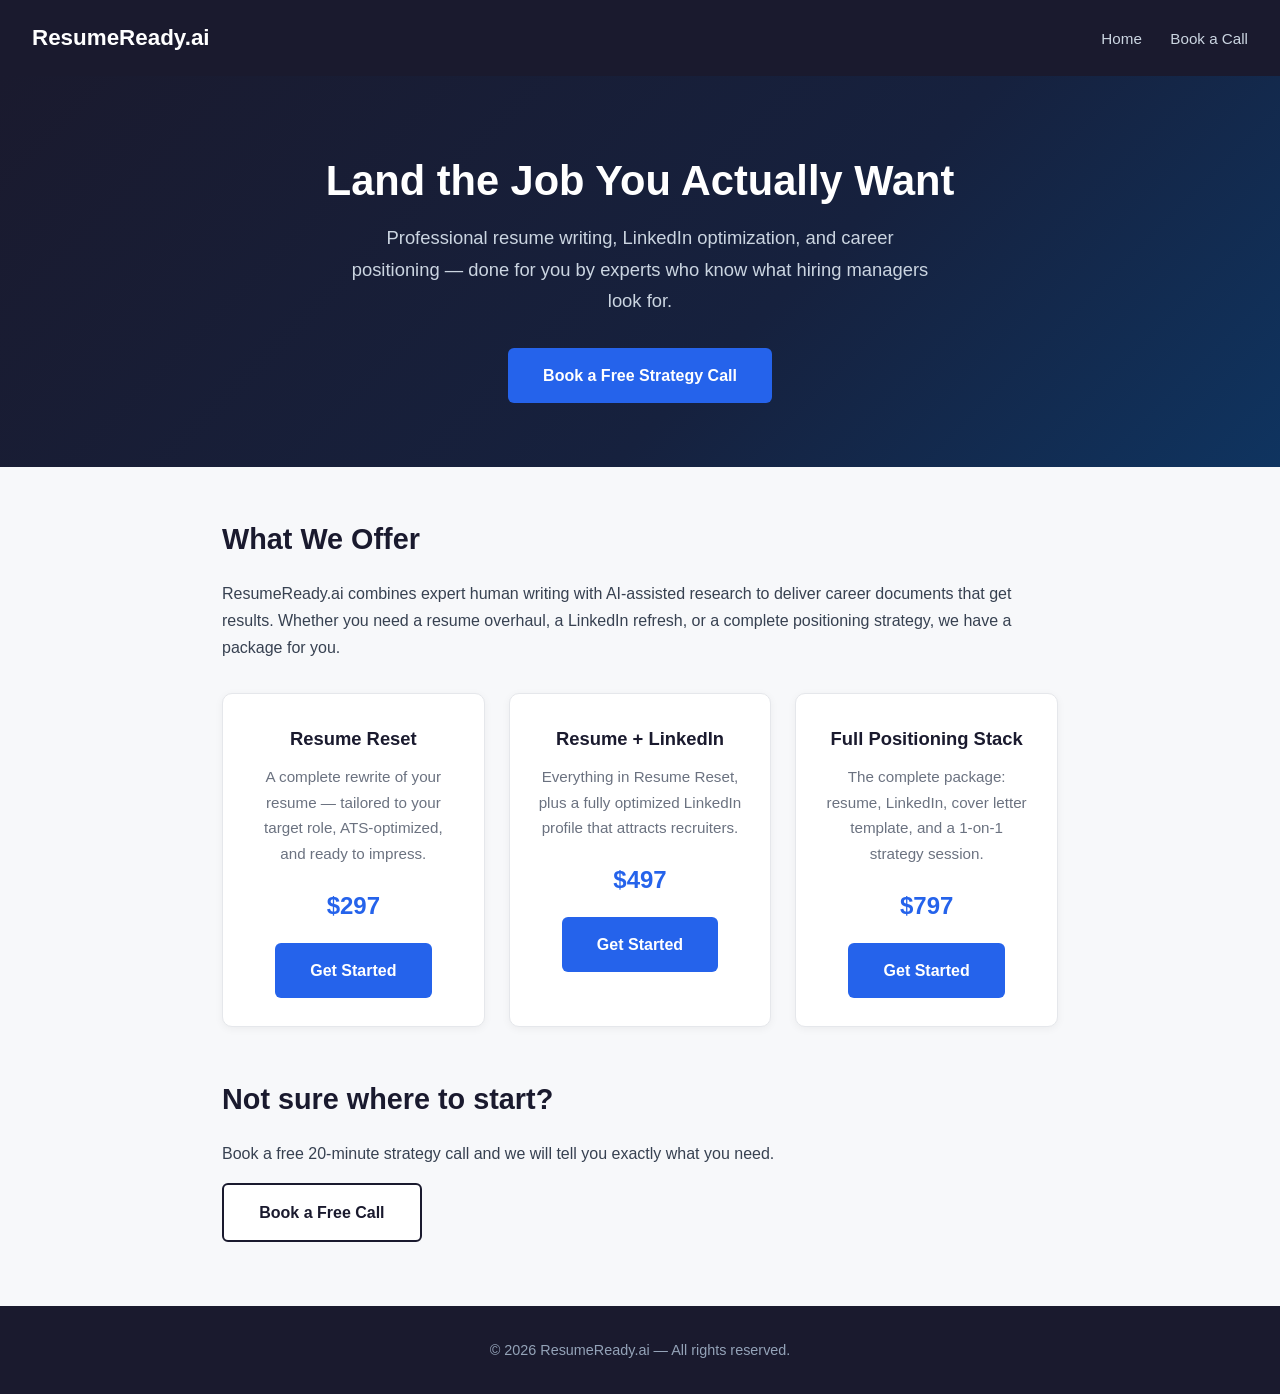
==== index.html @ 3fb4443f "Add site content: populate all HTML pages and CSS stylesheet" ====
<!DOCTYPE html>
<html lang="en">
<head>
  <meta charset="UTF-8" />
  <meta name="viewport" content="width=device-width, initial-scale=1.0" />
  <meta name="description" content="Land the job you want with expert resume writing, LinkedIn optimization, and career positioning services." />
  <title>ResumeReady.ai — Professional Resume Writing & LinkedIn Optimization | ResumeReady.ai</title>
  <link rel="stylesheet" href="/assets/css/site.css" />
</head>
<body>
<header>
  <a class="logo" href="/">ResumeReady.ai</a>
  <nav>
    <a href="/">Home</a>
    <a href="/book.html">Book a Call</a>
  </nav>
</header>
<section class="hero">
  <h1>Land the Job You Actually Want</h1>
  <p>Professional resume writing, LinkedIn optimization, and career positioning — done for you by experts who know what hiring managers look for.</p>
  <a href="/book.html" class="btn btn-primary">Book a Free Strategy Call</a>
</section>

<div class="section">
  <h2>What We Offer</h2>
  <p>ResumeReady.ai combines expert human writing with AI-assisted research to deliver career documents that get results. Whether you need a resume overhaul, a LinkedIn refresh, or a complete positioning strategy, we have a package for you.</p>
  <div class="card-grid">
    <div class="card">
      <h3>Resume Reset</h3>
      <p>A complete rewrite of your resume — tailored to your target role, ATS-optimized, and ready to impress.</p>
      <div class="price">$297</div>
      <a href="/buy/resume-reset.html" class="btn btn-primary">Get Started</a>
    </div>
    <div class="card">
      <h3>Resume + LinkedIn</h3>
      <p>Everything in Resume Reset, plus a fully optimized LinkedIn profile that attracts recruiters.</p>
      <div class="price">$497</div>
      <a href="/buy/resume-linkedin.html" class="btn btn-primary">Get Started</a>
    </div>
    <div class="card">
      <h3>Full Positioning Stack</h3>
      <p>The complete package: resume, LinkedIn, cover letter template, and a 1-on-1 strategy session.</p>
      <div class="price">$797</div>
      <a href="/buy/full-positioning-stack.html" class="btn btn-primary">Get Started</a>
    </div>
  </div>
</div>

<div class="section text-center mt-2 mb-2">
  <h2>Not sure where to start?</h2>
  <p>Book a free 20-minute strategy call and we will tell you exactly what you need.</p>
  <a href="/book.html" class="btn btn-secondary">Book a Free Call</a>
</div>
<footer>
  <p>&copy; 2026 ResumeReady.ai &mdash; All rights reserved.</p>
</footer>
</body>
</html>
---- assets/css/site.css ----
/* ResumeReady.ai - site.css */
*, *::before, *::after { box-sizing: border-box; margin: 0; padding: 0; }

body {
  font-family: "Segoe UI", Arial, sans-serif;
  background: #f7f8fa;
  color: #1a1a2e;
  line-height: 1.7;
}

a { color: #2563eb; text-decoration: none; }
a:hover { text-decoration: underline; }

header {
  background: #1a1a2e;
  color: #fff;
  padding: 1.2rem 2rem;
  display: flex;
  align-items: center;
  justify-content: space-between;
}
header .logo { font-size: 1.4rem; font-weight: 700; color: #fff; }
header nav a { color: #cbd5e1; margin-left: 1.5rem; font-size: 0.95rem; }
header nav a:hover { color: #fff; text-decoration: none; }

.hero {
  background: linear-gradient(135deg, #1a1a2e 0%, #16213e 60%, #0f3460 100%);
  color: #fff;
  text-align: center;
  padding: 5rem 2rem 4rem;
}
.hero h1 { font-size: 2.6rem; font-weight: 800; margin-bottom: 1rem; line-height: 1.2; }
.hero p { font-size: 1.15rem; color: #cbd5e1; max-width: 600px; margin: 0 auto 2rem; }

.btn {
  display: inline-block;
  padding: 0.85rem 2.2rem;
  border-radius: 6px;
  font-size: 1rem;
  font-weight: 600;
  cursor: pointer;
  transition: opacity 0.2s;
}
.btn:hover { opacity: 0.88; text-decoration: none; }
.btn-primary { background: #2563eb; color: #fff; }
.btn-secondary { background: #fff; color: #1a1a2e; border: 2px solid #1a1a2e; }

.section { max-width: 900px; margin: 3rem auto; padding: 0 2rem; }
.section h2 { font-size: 1.8rem; margin-bottom: 1rem; color: #1a1a2e; }
.section p { margin-bottom: 1rem; color: #374151; }

.card-grid {
  display: grid;
  grid-template-columns: repeat(auto-fit, minmax(240px, 1fr));
  gap: 1.5rem;
  margin-top: 2rem;
}
.card {
  background: #fff;
  border: 1px solid #e5e7eb;
  border-radius: 10px;
  padding: 1.8rem;
  text-align: center;
  box-shadow: 0 2px 8px rgba(0,0,0,0.05);
}
.card h3 { font-size: 1.15rem; margin-bottom: 0.6rem; color: #1a1a2e; }
.card p { font-size: 0.95rem; color: #6b7280; margin-bottom: 1.2rem; }
.card .price { font-size: 1.5rem; font-weight: 700; color: #2563eb; margin-bottom: 1rem; }

.form-wrap {
  background: #fff;
  border: 1px solid #e5e7eb;
  border-radius: 10px;
  padding: 2.5rem;
  max-width: 540px;
  margin: 2rem auto;
  box-shadow: 0 2px 8px rgba(0,0,0,0.06);
}
.form-wrap h2 { margin-bottom: 1.5rem; font-size: 1.5rem; }
.form-wrap label { display: block; font-size: 0.9rem; font-weight: 600; margin-bottom: 0.3rem; color: #374151; }
.form-wrap input, .form-wrap textarea, .form-wrap select {
  width: 100%; padding: 0.7rem 1rem; border: 1px solid #d1d5db;
  border-radius: 6px; font-size: 1rem; margin-bottom: 1.2rem; background: #f9fafb;
}

.confirmation { text-align: center; padding: 5rem 2rem; }
.confirmation h1 { font-size: 2.2rem; color: #16a34a; margin-bottom: 1rem; }
.confirmation p { font-size: 1.1rem; color: #374151; max-width: 500px; margin: 0 auto 2rem; }

footer {
  background: #1a1a2e;
  color: #94a3b8;
  text-align: center;
  padding: 2rem;
  font-size: 0.9rem;
  margin-top: 4rem;
}
footer a { color: #94a3b8; }
footer a:hover { color: #fff; }

.product-hero {
  background: #f0f4ff;
  border-bottom: 1px solid #e5e7eb;
  padding: 3rem 2rem;
  text-align: center;
}
.product-hero h1 { font-size: 2rem; color: #1a1a2e; margin-bottom: 0.5rem; }
.product-hero .price { font-size: 2rem; font-weight: 800; color: #2563eb; margin: 1rem 0; }
.product-hero p { color: #374151; max-width: 560px; margin: 0 auto 1.5rem; }

.features { max-width: 700px; margin: 2rem auto; padding: 0 2rem; }
.features ul { list-style: none; }
.features ul li { padding: 0.5rem 0; color: #374151; }
.features ul li::before { content: "✓  "; color: #16a34a; font-weight: 700; }
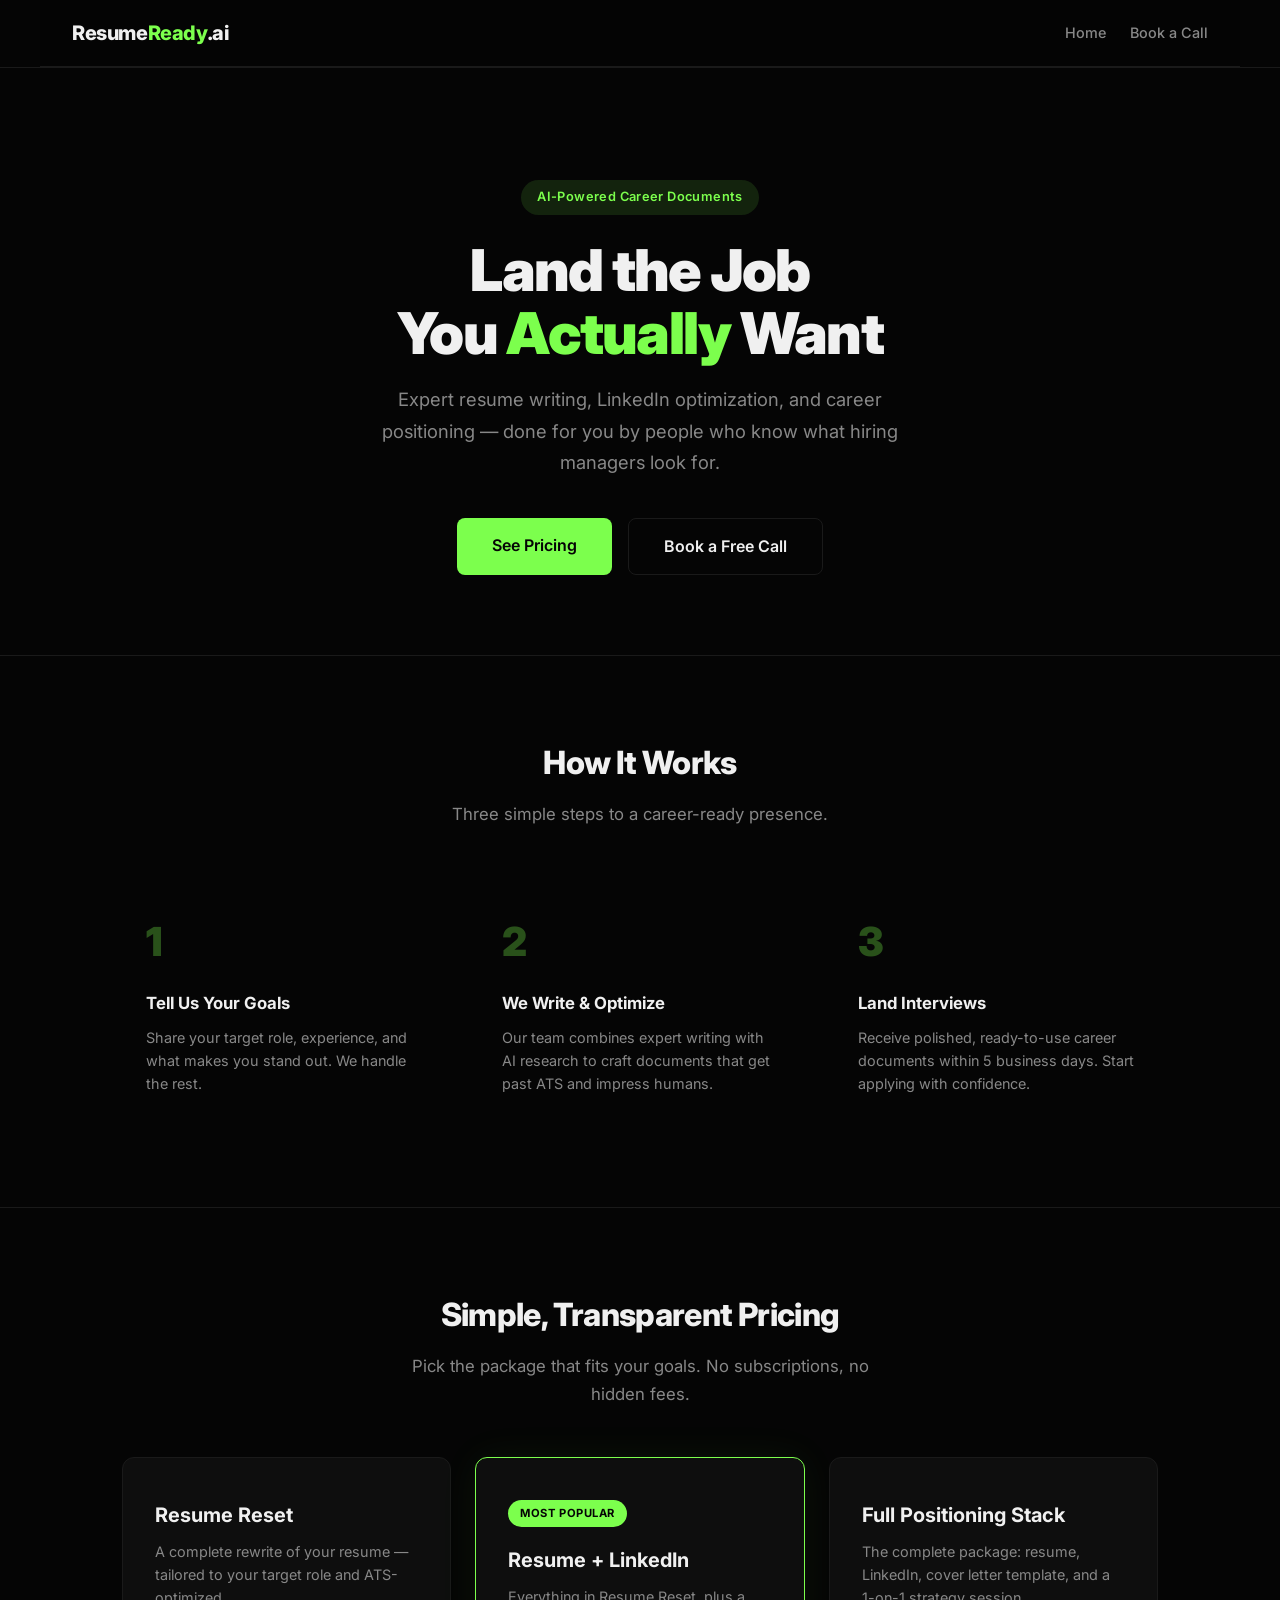
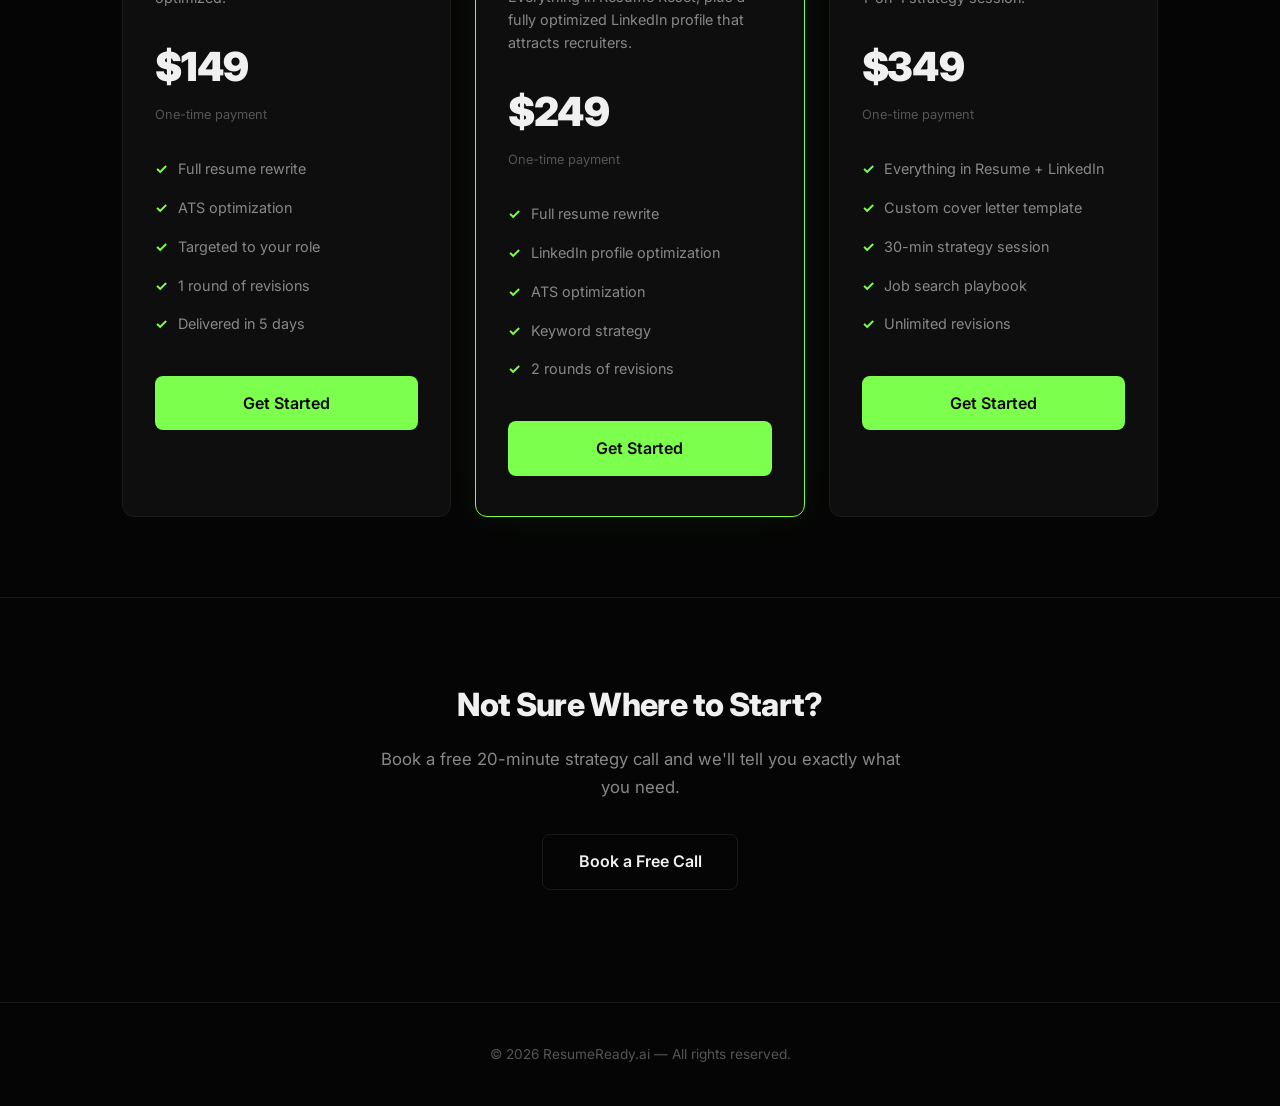
==== commit 4d3010a5: "Rebuild site with dark theme, green accent, Inter font, new pricing - Background #050505, accent #7C" ====
--- a/index.html
+++ b/index.html
@@ -3,54 +3,116 @@
 <head>
   <meta charset="UTF-8" />
   <meta name="viewport" content="width=device-width, initial-scale=1.0" />
-  <meta name="description" content="Land the job you want with expert resume writing, LinkedIn optimization, and career positioning services." />
-  <title>ResumeReady.ai — Professional Resume Writing & LinkedIn Optimization | ResumeReady.ai</title>
+  <meta name="description" content="Professional resume writing, LinkedIn optimization, and career positioning — done for you by experts who know what hiring managers look for." />
+  <title>ResumeReady.ai — Land the Job You Actually Want</title>
   <link rel="stylesheet" href="/assets/css/site.css" />
 </head>
 <body>
+<div class="header-wrap">
 <header>
-  <a class="logo" href="/">ResumeReady.ai</a>
+  <a class="logo" href="/">Resume<span>Ready</span>.ai</a>
   <nav>
     <a href="/">Home</a>
     <a href="/book.html">Book a Call</a>
   </nav>
 </header>
+</div>
+
 <section class="hero">
-  <h1>Land the Job You Actually Want</h1>
-  <p>Professional resume writing, LinkedIn optimization, and career positioning — done for you by experts who know what hiring managers look for.</p>
-  <a href="/book.html" class="btn btn-primary">Book a Free Strategy Call</a>
+  <div class="badge">AI-Powered Career Documents</div>
+  <h1>Land the Job<br>You <span class="accent">Actually</span> Want</h1>
+  <p>Expert resume writing, LinkedIn optimization, and career positioning — done for you by people who know what hiring managers look for.</p>
+  <div class="hero-actions">
+    <a href="#pricing" class="btn btn-primary">See Pricing</a>
+    <a href="/book.html" class="btn btn-secondary">Book a Free Call</a>
+  </div>
 </section>
 
-<div class="section">
-  <h2>What We Offer</h2>
-  <p>ResumeReady.ai combines expert human writing with AI-assisted research to deliver career documents that get results. Whether you need a resume overhaul, a LinkedIn refresh, or a complete positioning strategy, we have a package for you.</p>
+<hr class="divider" />
+
+<section class="section">
+  <div class="section-header">
+    <h2>How It Works</h2>
+    <p>Three simple steps to a career-ready presence.</p>
+  </div>
+  <div class="steps">
+    <div class="step">
+      <h3>Tell Us Your Goals</h3>
+      <p>Share your target role, experience, and what makes you stand out. We handle the rest.</p>
+    </div>
+    <div class="step">
+      <h3>We Write &amp; Optimize</h3>
+      <p>Our team combines expert writing with AI research to craft documents that get past ATS and impress humans.</p>
+    </div>
+    <div class="step">
+      <h3>Land Interviews</h3>
+      <p>Receive polished, ready-to-use career documents within 5 business days. Start applying with confidence.</p>
+    </div>
+  </div>
+</section>
+
+<hr class="divider" />
+
+<section class="section" id="pricing">
+  <div class="section-header">
+    <h2>Simple, Transparent Pricing</h2>
+    <p>Pick the package that fits your goals. No subscriptions, no hidden fees.</p>
+  </div>
   <div class="card-grid">
     <div class="card">
       <h3>Resume Reset</h3>
-      <p>A complete rewrite of your resume — tailored to your target role, ATS-optimized, and ready to impress.</p>
-      <div class="price">$297</div>
+      <p class="card-desc">A complete rewrite of your resume — tailored to your target role and ATS-optimized.</p>
+      <div class="price">$149</div>
+      <div class="price-note">One-time payment</div>
+      <ul>
+        <li>Full resume rewrite</li>
+        <li>ATS optimization</li>
+        <li>Targeted to your role</li>
+        <li>1 round of revisions</li>
+        <li>Delivered in 5 days</li>
+      </ul>
       <a href="/buy/resume-reset.html" class="btn btn-primary">Get Started</a>
     </div>
-    <div class="card">
+    <div class="card featured">
+      <div class="card-label">Most Popular</div>
       <h3>Resume + LinkedIn</h3>
-      <p>Everything in Resume Reset, plus a fully optimized LinkedIn profile that attracts recruiters.</p>
-      <div class="price">$497</div>
+      <p class="card-desc">Everything in Resume Reset, plus a fully optimized LinkedIn profile that attracts recruiters.</p>
+      <div class="price">$249</div>
+      <div class="price-note">One-time payment</div>
+      <ul>
+        <li>Full resume rewrite</li>
+        <li>LinkedIn profile optimization</li>
+        <li>ATS optimization</li>
+        <li>Keyword strategy</li>
+        <li>2 rounds of revisions</li>
+      </ul>
       <a href="/buy/resume-linkedin.html" class="btn btn-primary">Get Started</a>
     </div>
     <div class="card">
       <h3>Full Positioning Stack</h3>
-      <p>The complete package: resume, LinkedIn, cover letter template, and a 1-on-1 strategy session.</p>
-      <div class="price">$797</div>
+      <p class="card-desc">The complete package: resume, LinkedIn, cover letter template, and a 1-on-1 strategy session.</p>
+      <div class="price">$349</div>
+      <div class="price-note">One-time payment</div>
+      <ul>
+        <li>Everything in Resume + LinkedIn</li>
+        <li>Custom cover letter template</li>
+        <li>30-min strategy session</li>
+        <li>Job search playbook</li>
+        <li>Unlimited revisions</li>
+      </ul>
       <a href="/buy/full-positioning-stack.html" class="btn btn-primary">Get Started</a>
     </div>
   </div>
-</div>
+</section>
 
-<div class="section text-center mt-2 mb-2">
-  <h2>Not sure where to start?</h2>
-  <p>Book a free 20-minute strategy call and we will tell you exactly what you need.</p>
+<hr class="divider" />
+
+<section class="cta">
+  <h2>Not Sure Where to Start?</h2>
+  <p>Book a free 20-minute strategy call and we'll tell you exactly what you need.</p>
   <a href="/book.html" class="btn btn-secondary">Book a Free Call</a>
-</div>
+</section>
+
 <footer>
   <p>&copy; 2026 ResumeReady.ai &mdash; All rights reserved.</p>
 </footer>
--- a/assets/css/site.css
+++ b/assets/css/site.css
@@ -1,114 +1,433 @@
-/* ResumeReady.ai - site.css */
+/* ResumeReady.ai — Dark Theme */
+@import url('https://fonts.googleapis.com/css2?family=Inter:wght@400;500;600;700;800;900&display=swap');
+
 *, *::before, *::after { box-sizing: border-box; margin: 0; padding: 0; }
 
+:root {
+  --bg: #050505;
+  --bg-card: #0e0e0e;
+  --bg-card-hover: #141414;
+  --border: #1a1a1a;
+  --green: #7CFF4D;
+  --green-dim: rgba(124, 255, 77, 0.12);
+  --text: #f0f0f0;
+  --text-muted: #888;
+  --text-dim: #555;
+  --radius: 12px;
+}
+
+html { scroll-behavior: smooth; }
+
 body {
-  font-family: "Segoe UI", Arial, sans-serif;
-  background: #f7f8fa;
-  color: #1a1a2e;
+  font-family: 'Inter', -apple-system, BlinkMacSystemFont, sans-serif;
+  background: var(--bg);
+  color: var(--text);
   line-height: 1.7;
-}
-
-a { color: #2563eb; text-decoration: none; }
-a:hover { text-decoration: underline; }
-
+  -webkit-font-smoothing: antialiased;
+}
+
+a { color: var(--green); text-decoration: none; transition: opacity 0.2s; }
+a:hover { opacity: 0.8; }
+
+/* ── Header ── */
 header {
-  background: #1a1a2e;
-  color: #fff;
-  padding: 1.2rem 2rem;
+  position: sticky;
+  top: 0;
+  z-index: 100;
+  background: rgba(5, 5, 5, 0.85);
+  backdrop-filter: blur(12px);
+  -webkit-backdrop-filter: blur(12px);
+  border-bottom: 1px solid var(--border);
+  padding: 1rem 2rem;
   display: flex;
   align-items: center;
   justify-content: space-between;
-}
-header .logo { font-size: 1.4rem; font-weight: 700; color: #fff; }
-header nav a { color: #cbd5e1; margin-left: 1.5rem; font-size: 0.95rem; }
-header nav a:hover { color: #fff; text-decoration: none; }
-
-.hero {
-  background: linear-gradient(135deg, #1a1a2e 0%, #16213e 60%, #0f3460 100%);
-  color: #fff;
-  text-align: center;
-  padding: 5rem 2rem 4rem;
-}
-.hero h1 { font-size: 2.6rem; font-weight: 800; margin-bottom: 1rem; line-height: 1.2; }
-.hero p { font-size: 1.15rem; color: #cbd5e1; max-width: 600px; margin: 0 auto 2rem; }
-
+  max-width: 1200px;
+  margin: 0 auto;
+}
+header .logo {
+  font-size: 1.25rem;
+  font-weight: 800;
+  color: var(--text);
+  letter-spacing: -0.02em;
+}
+header .logo span { color: var(--green); }
+header nav { display: flex; gap: 1.5rem; }
+header nav a {
+  color: var(--text-muted);
+  font-size: 0.9rem;
+  font-weight: 500;
+  transition: color 0.2s;
+}
+header nav a:hover { color: var(--text); opacity: 1; }
+
+.header-wrap {
+  border-bottom: 1px solid var(--border);
+}
+
+/* ── Buttons ── */
 .btn {
   display: inline-block;
   padding: 0.85rem 2.2rem;
-  border-radius: 6px;
+  border-radius: 8px;
   font-size: 1rem;
   font-weight: 600;
   cursor: pointer;
-  transition: opacity 0.2s;
-}
-.btn:hover { opacity: 0.88; text-decoration: none; }
-.btn-primary { background: #2563eb; color: #fff; }
-.btn-secondary { background: #fff; color: #1a1a2e; border: 2px solid #1a1a2e; }
-
-.section { max-width: 900px; margin: 3rem auto; padding: 0 2rem; }
-.section h2 { font-size: 1.8rem; margin-bottom: 1rem; color: #1a1a2e; }
-.section p { margin-bottom: 1rem; color: #374151; }
-
+  transition: all 0.2s;
+  border: none;
+  font-family: inherit;
+}
+.btn:hover { opacity: 1; text-decoration: none; }
+.btn-primary {
+  background: var(--green);
+  color: #050505;
+}
+.btn-primary:hover {
+  box-shadow: 0 0 24px rgba(124, 255, 77, 0.3);
+  transform: translateY(-1px);
+}
+.btn-secondary {
+  background: transparent;
+  color: var(--text);
+  border: 1px solid var(--border);
+}
+.btn-secondary:hover {
+  border-color: var(--green);
+  color: var(--green);
+}
+
+/* ── Hero ── */
+.hero {
+  text-align: center;
+  padding: 7rem 2rem 5rem;
+  max-width: 800px;
+  margin: 0 auto;
+}
+.hero .badge {
+  display: inline-block;
+  background: var(--green-dim);
+  color: var(--green);
+  font-size: 0.8rem;
+  font-weight: 600;
+  padding: 0.4rem 1rem;
+  border-radius: 100px;
+  margin-bottom: 1.5rem;
+  letter-spacing: 0.03em;
+}
+.hero h1 {
+  font-size: clamp(2.4rem, 5vw, 3.6rem);
+  font-weight: 900;
+  line-height: 1.1;
+  margin-bottom: 1.2rem;
+  letter-spacing: -0.03em;
+}
+.hero h1 .accent { color: var(--green); }
+.hero p {
+  font-size: 1.15rem;
+  color: var(--text-muted);
+  max-width: 560px;
+  margin: 0 auto 2.5rem;
+  line-height: 1.7;
+}
+.hero-actions { display: flex; gap: 1rem; justify-content: center; flex-wrap: wrap; }
+
+/* ── Sections ── */
+.section {
+  max-width: 1100px;
+  margin: 0 auto;
+  padding: 5rem 2rem;
+}
+.section-header {
+  text-align: center;
+  margin-bottom: 3rem;
+}
+.section-header h2 {
+  font-size: 2rem;
+  font-weight: 800;
+  letter-spacing: -0.02em;
+  margin-bottom: 0.6rem;
+}
+.section-header p {
+  color: var(--text-muted);
+  font-size: 1.05rem;
+  max-width: 500px;
+  margin: 0 auto;
+}
+
+/* ── Pricing Cards ── */
 .card-grid {
   display: grid;
-  grid-template-columns: repeat(auto-fit, minmax(240px, 1fr));
+  grid-template-columns: repeat(auto-fit, minmax(300px, 1fr));
   gap: 1.5rem;
+}
+.card {
+  background: var(--bg-card);
+  border: 1px solid var(--border);
+  border-radius: var(--radius);
+  padding: 2.5rem 2rem;
+  transition: all 0.3s;
+  position: relative;
+}
+.card:hover {
+  border-color: #2a2a2a;
+  background: var(--bg-card-hover);
+}
+.card.featured {
+  border-color: var(--green);
+  box-shadow: 0 0 40px rgba(124, 255, 77, 0.06);
+}
+.card .card-label {
+  display: inline-block;
+  background: var(--green);
+  color: #050505;
+  font-size: 0.7rem;
+  font-weight: 700;
+  padding: 0.25rem 0.75rem;
+  border-radius: 100px;
+  margin-bottom: 1rem;
+  text-transform: uppercase;
+  letter-spacing: 0.05em;
+}
+.card h3 {
+  font-size: 1.25rem;
+  font-weight: 700;
+  margin-bottom: 0.5rem;
+}
+.card .card-desc {
+  color: var(--text-muted);
+  font-size: 0.9rem;
+  margin-bottom: 1.5rem;
+  line-height: 1.6;
+}
+.card .price {
+  font-size: 2.5rem;
+  font-weight: 900;
+  margin-bottom: 0.2rem;
+  letter-spacing: -0.03em;
+}
+.card .price-note {
+  font-size: 0.8rem;
+  color: var(--text-dim);
+  margin-bottom: 1.5rem;
+}
+.card ul {
+  list-style: none;
+  margin-bottom: 2rem;
+}
+.card ul li {
+  padding: 0.45rem 0;
+  color: var(--text-muted);
+  font-size: 0.9rem;
+  display: flex;
+  align-items: baseline;
+  gap: 0.6rem;
+}
+.card ul li::before {
+  content: "\2713";
+  color: var(--green);
+  font-weight: 700;
+  flex-shrink: 0;
+}
+.card .btn { width: 100%; text-align: center; }
+
+/* ── Process / Steps ── */
+.steps {
+  display: grid;
+  grid-template-columns: repeat(auto-fit, minmax(220px, 1fr));
+  gap: 2rem;
+  counter-reset: step;
+}
+.step {
+  position: relative;
+  padding: 2rem 1.5rem;
+}
+.step::before {
+  counter-increment: step;
+  content: counter(step);
+  display: block;
+  font-size: 2.5rem;
+  font-weight: 900;
+  color: var(--green);
+  opacity: 0.3;
+  margin-bottom: 0.8rem;
+  letter-spacing: -0.03em;
+}
+.step h3 {
+  font-size: 1.05rem;
+  font-weight: 700;
+  margin-bottom: 0.5rem;
+}
+.step p {
+  font-size: 0.9rem;
+  color: var(--text-muted);
+  line-height: 1.6;
+}
+
+/* ── CTA Section ── */
+.cta {
+  text-align: center;
+  padding: 5rem 2rem;
+  max-width: 600px;
+  margin: 0 auto;
+}
+.cta h2 {
+  font-size: 2rem;
+  font-weight: 800;
+  margin-bottom: 0.8rem;
+  letter-spacing: -0.02em;
+}
+.cta p {
+  color: var(--text-muted);
+  margin-bottom: 2rem;
+  font-size: 1.05rem;
+}
+
+/* ── Product Page ── */
+.product-hero {
+  text-align: center;
+  padding: 5rem 2rem 3rem;
+  max-width: 700px;
+  margin: 0 auto;
+}
+.product-hero h1 {
+  font-size: 2.4rem;
+  font-weight: 900;
+  margin-bottom: 0.6rem;
+  letter-spacing: -0.03em;
+}
+.product-hero .price {
+  font-size: 3rem;
+  font-weight: 900;
+  color: var(--green);
+  margin: 1rem 0 0.3rem;
+  letter-spacing: -0.03em;
+}
+.product-hero .price-note {
+  font-size: 0.85rem;
+  color: var(--text-dim);
+  margin-bottom: 1.5rem;
+}
+.product-hero p {
+  color: var(--text-muted);
+  max-width: 480px;
+  margin: 0 auto 2rem;
+  line-height: 1.7;
+}
+
+.features {
+  max-width: 600px;
+  margin: 0 auto;
+  padding: 2rem 2rem 3rem;
+}
+.features h2 {
+  font-size: 1.3rem;
+  font-weight: 700;
+  margin-bottom: 1.2rem;
+}
+.features ul { list-style: none; }
+.features ul li {
+  padding: 0.55rem 0;
+  color: var(--text-muted);
+  font-size: 0.95rem;
+  display: flex;
+  align-items: baseline;
+  gap: 0.6rem;
+}
+.features ul li::before {
+  content: "\2713";
+  color: var(--green);
+  font-weight: 700;
+}
+
+/* ── Forms ── */
+.form-wrap {
+  background: var(--bg-card);
+  border: 1px solid var(--border);
+  border-radius: var(--radius);
+  padding: 2.5rem;
+  max-width: 520px;
+  margin: 0 auto 4rem;
+}
+.form-wrap h2 {
+  font-size: 1.3rem;
+  font-weight: 700;
+  margin-bottom: 1.5rem;
+}
+.form-wrap label {
+  display: block;
+  font-size: 0.85rem;
+  font-weight: 600;
+  margin-bottom: 0.3rem;
+  color: var(--text-muted);
+}
+.form-wrap input,
+.form-wrap textarea,
+.form-wrap select {
+  width: 100%;
+  padding: 0.75rem 1rem;
+  border: 1px solid var(--border);
+  border-radius: 8px;
+  font-size: 0.95rem;
+  margin-bottom: 1.2rem;
+  background: var(--bg);
+  color: var(--text);
+  font-family: inherit;
+  transition: border-color 0.2s;
+}
+.form-wrap input:focus,
+.form-wrap textarea:focus,
+.form-wrap select:focus {
+  outline: none;
+  border-color: var(--green);
+}
+
+/* ── Confirmation ── */
+.confirmation {
+  text-align: center;
+  padding: 8rem 2rem;
+  max-width: 520px;
+  margin: 0 auto;
+}
+.confirmation h1 {
+  font-size: 2.2rem;
+  font-weight: 900;
+  color: var(--green);
+  margin-bottom: 1rem;
+  letter-spacing: -0.02em;
+}
+.confirmation p {
+  font-size: 1.05rem;
+  color: var(--text-muted);
+  margin-bottom: 2rem;
+  line-height: 1.7;
+}
+
+/* ── Footer ── */
+footer {
+  border-top: 1px solid var(--border);
+  text-align: center;
+  padding: 2.5rem 2rem;
+  font-size: 0.85rem;
+  color: var(--text-dim);
   margin-top: 2rem;
 }
-.card {
-  background: #fff;
-  border: 1px solid #e5e7eb;
-  border-radius: 10px;
-  padding: 1.8rem;
-  text-align: center;
-  box-shadow: 0 2px 8px rgba(0,0,0,0.05);
-}
-.card h3 { font-size: 1.15rem; margin-bottom: 0.6rem; color: #1a1a2e; }
-.card p { font-size: 0.95rem; color: #6b7280; margin-bottom: 1.2rem; }
-.card .price { font-size: 1.5rem; font-weight: 700; color: #2563eb; margin-bottom: 1rem; }
-
-.form-wrap {
-  background: #fff;
-  border: 1px solid #e5e7eb;
-  border-radius: 10px;
-  padding: 2.5rem;
-  max-width: 540px;
-  margin: 2rem auto;
-  box-shadow: 0 2px 8px rgba(0,0,0,0.06);
-}
-.form-wrap h2 { margin-bottom: 1.5rem; font-size: 1.5rem; }
-.form-wrap label { display: block; font-size: 0.9rem; font-weight: 600; margin-bottom: 0.3rem; color: #374151; }
-.form-wrap input, .form-wrap textarea, .form-wrap select {
-  width: 100%; padding: 0.7rem 1rem; border: 1px solid #d1d5db;
-  border-radius: 6px; font-size: 1rem; margin-bottom: 1.2rem; background: #f9fafb;
-}
-
-.confirmation { text-align: center; padding: 5rem 2rem; }
-.confirmation h1 { font-size: 2.2rem; color: #16a34a; margin-bottom: 1rem; }
-.confirmation p { font-size: 1.1rem; color: #374151; max-width: 500px; margin: 0 auto 2rem; }
-
-footer {
-  background: #1a1a2e;
-  color: #94a3b8;
-  text-align: center;
-  padding: 2rem;
-  font-size: 0.9rem;
-  margin-top: 4rem;
-}
-footer a { color: #94a3b8; }
-footer a:hover { color: #fff; }
-
-.product-hero {
-  background: #f0f4ff;
-  border-bottom: 1px solid #e5e7eb;
-  padding: 3rem 2rem;
-  text-align: center;
-}
-.product-hero h1 { font-size: 2rem; color: #1a1a2e; margin-bottom: 0.5rem; }
-.product-hero .price { font-size: 2rem; font-weight: 800; color: #2563eb; margin: 1rem 0; }
-.product-hero p { color: #374151; max-width: 560px; margin: 0 auto 1.5rem; }
-
-.features { max-width: 700px; margin: 2rem auto; padding: 0 2rem; }
-.features ul { list-style: none; }
-.features ul li { padding: 0.5rem 0; color: #374151; }
-.features ul li::before { content: "✓  "; color: #16a34a; font-weight: 700; }
+footer a { color: var(--text-dim); }
+footer a:hover { color: var(--green); }
+
+/* ── Divider ── */
+.divider {
+  border: none;
+  border-top: 1px solid var(--border);
+  margin: 0;
+}
+
+/* ── Responsive ── */
+@media (max-width: 768px) {
+  header { padding: 1rem 1.2rem; }
+  header nav { gap: 1rem; }
+  .hero { padding: 4rem 1.5rem 3rem; }
+  .section { padding: 3rem 1.5rem; }
+  .card { padding: 2rem 1.5rem; }
+  .form-wrap { margin: 0 1rem 3rem; padding: 2rem 1.5rem; }
+  .product-hero { padding: 3rem 1.5rem 2rem; }
+}
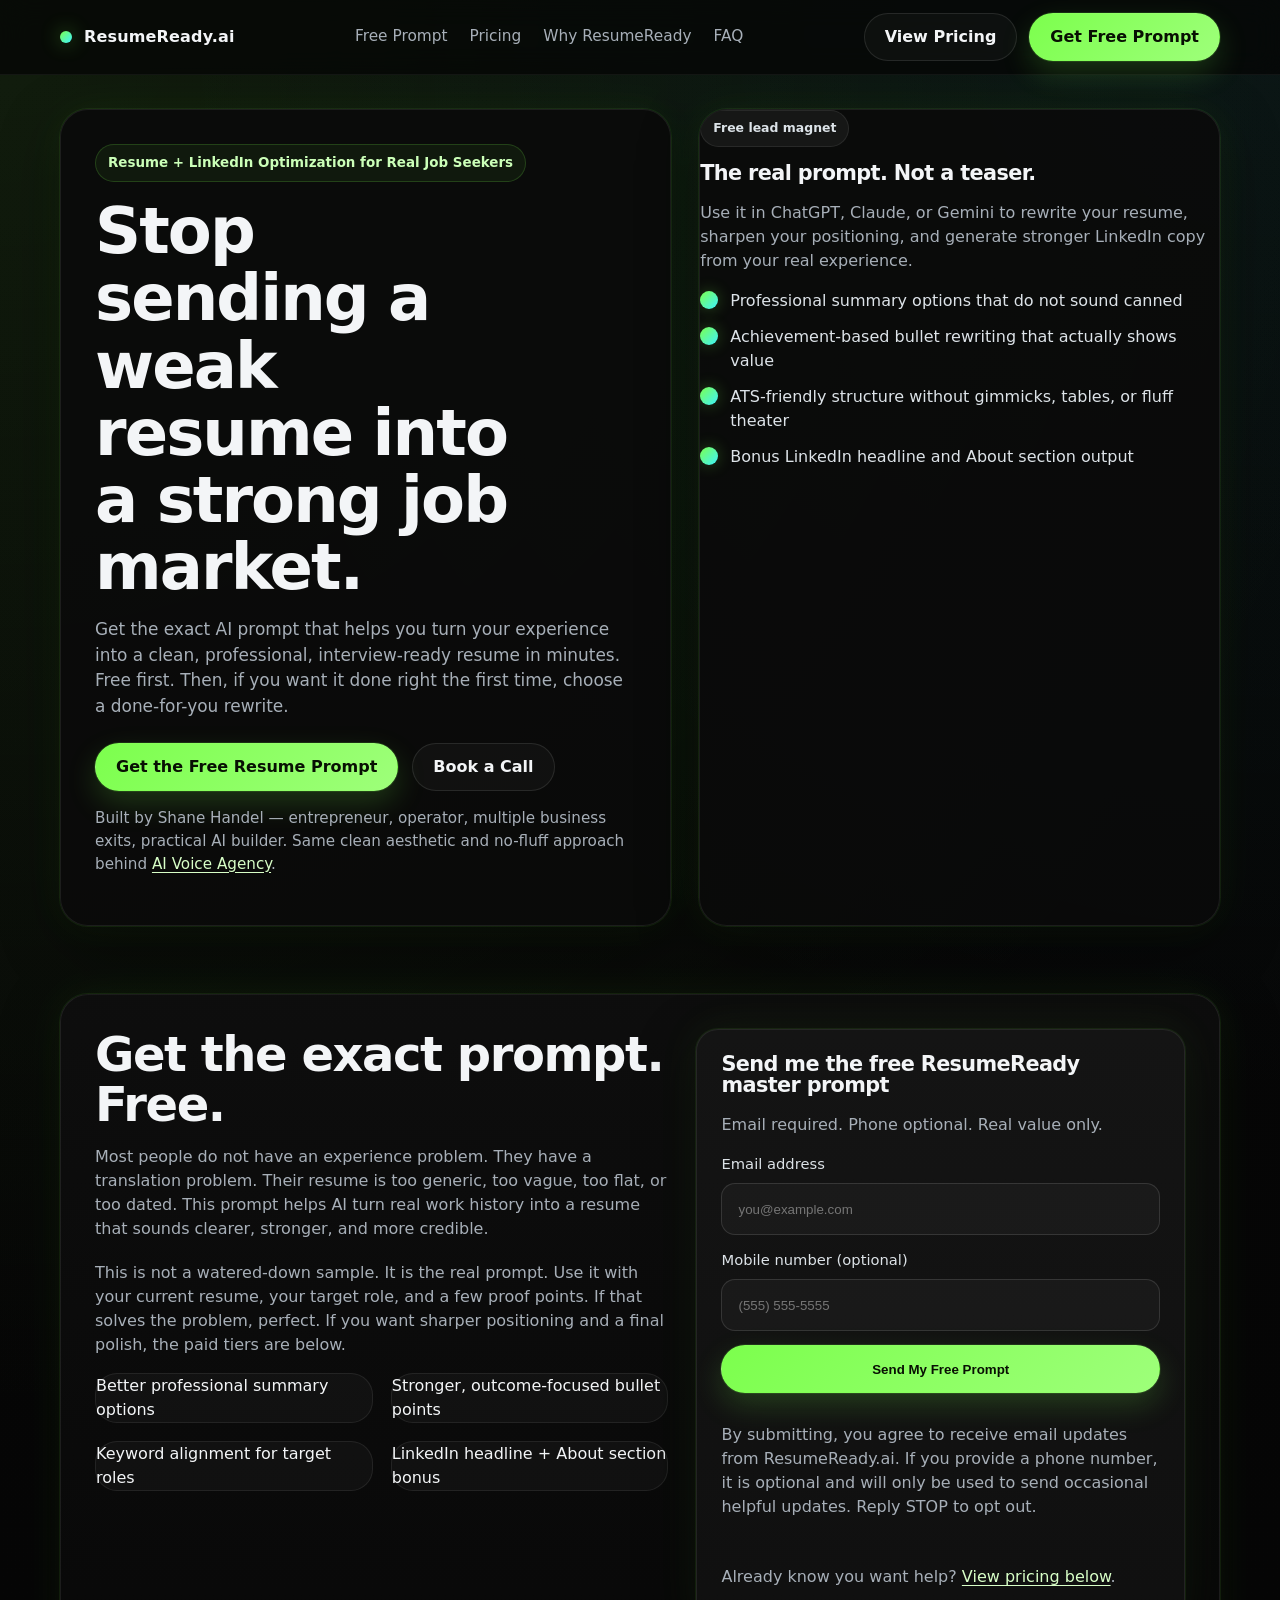
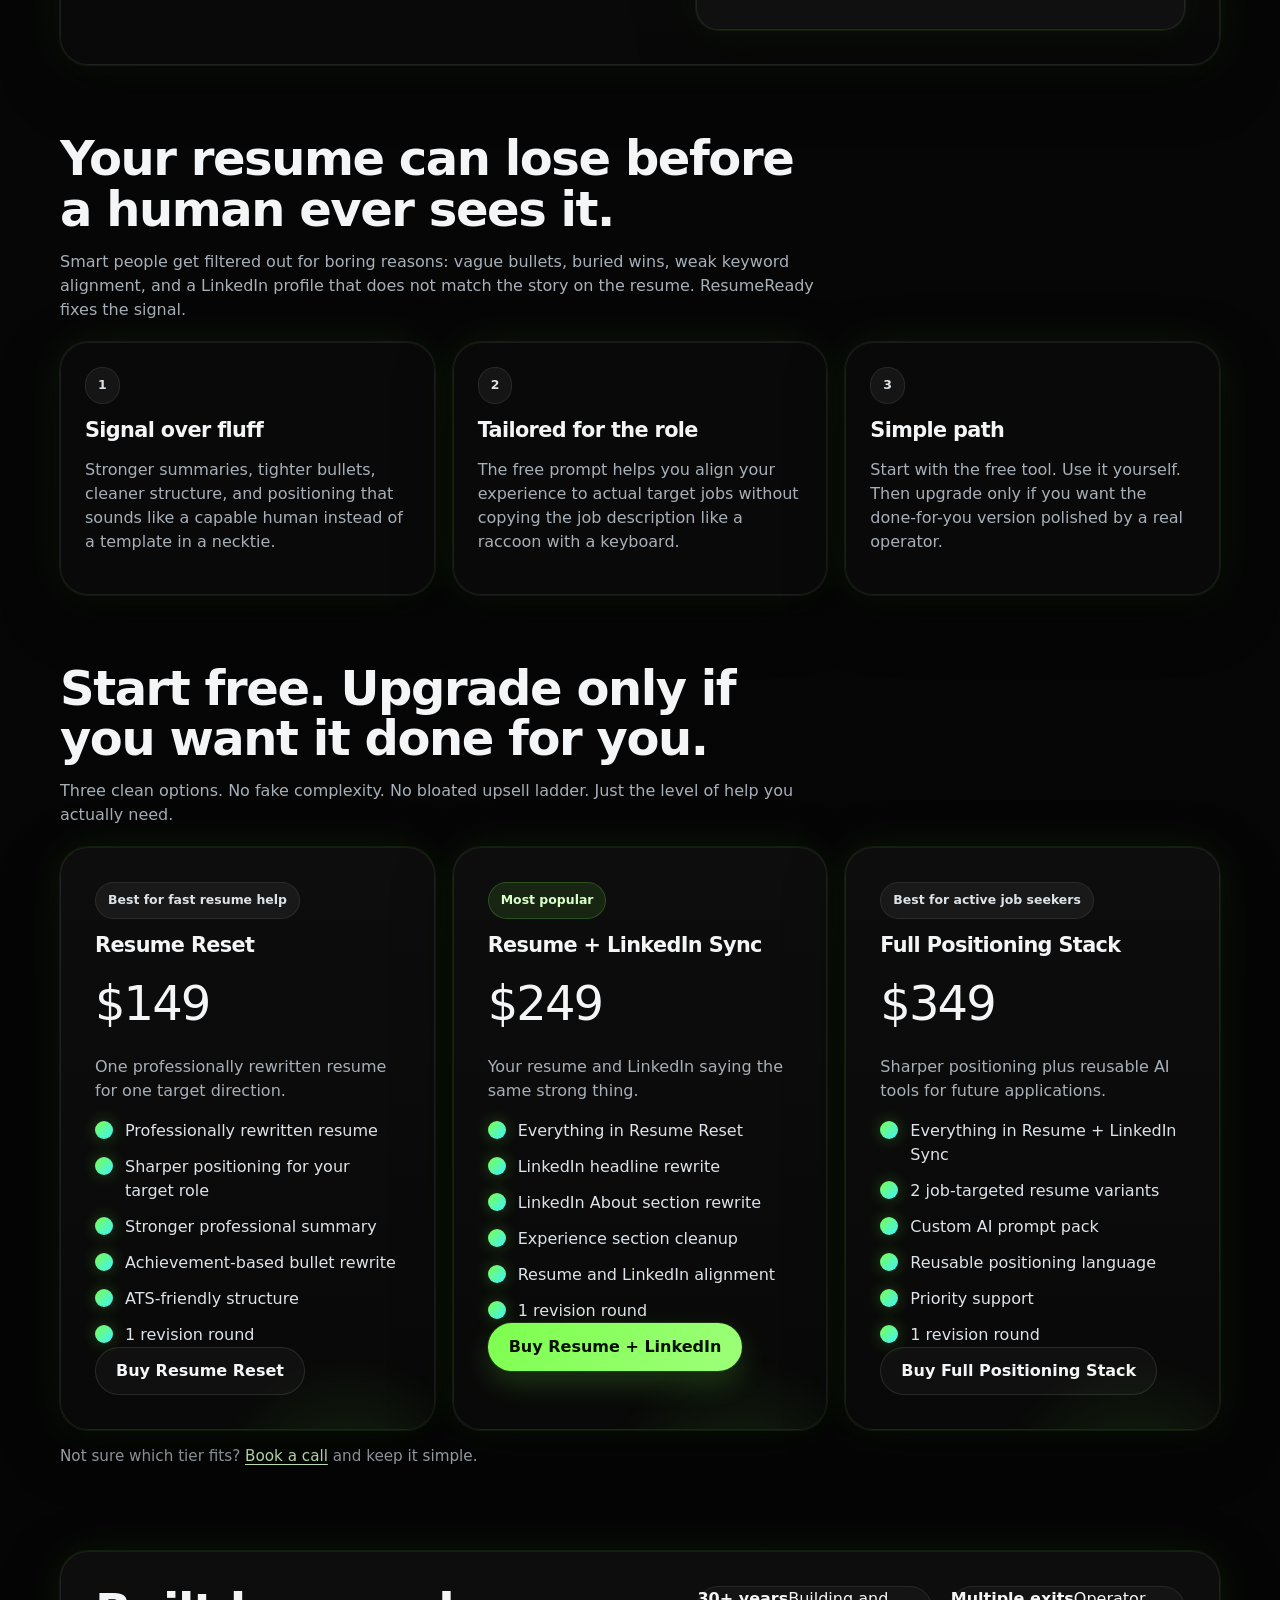
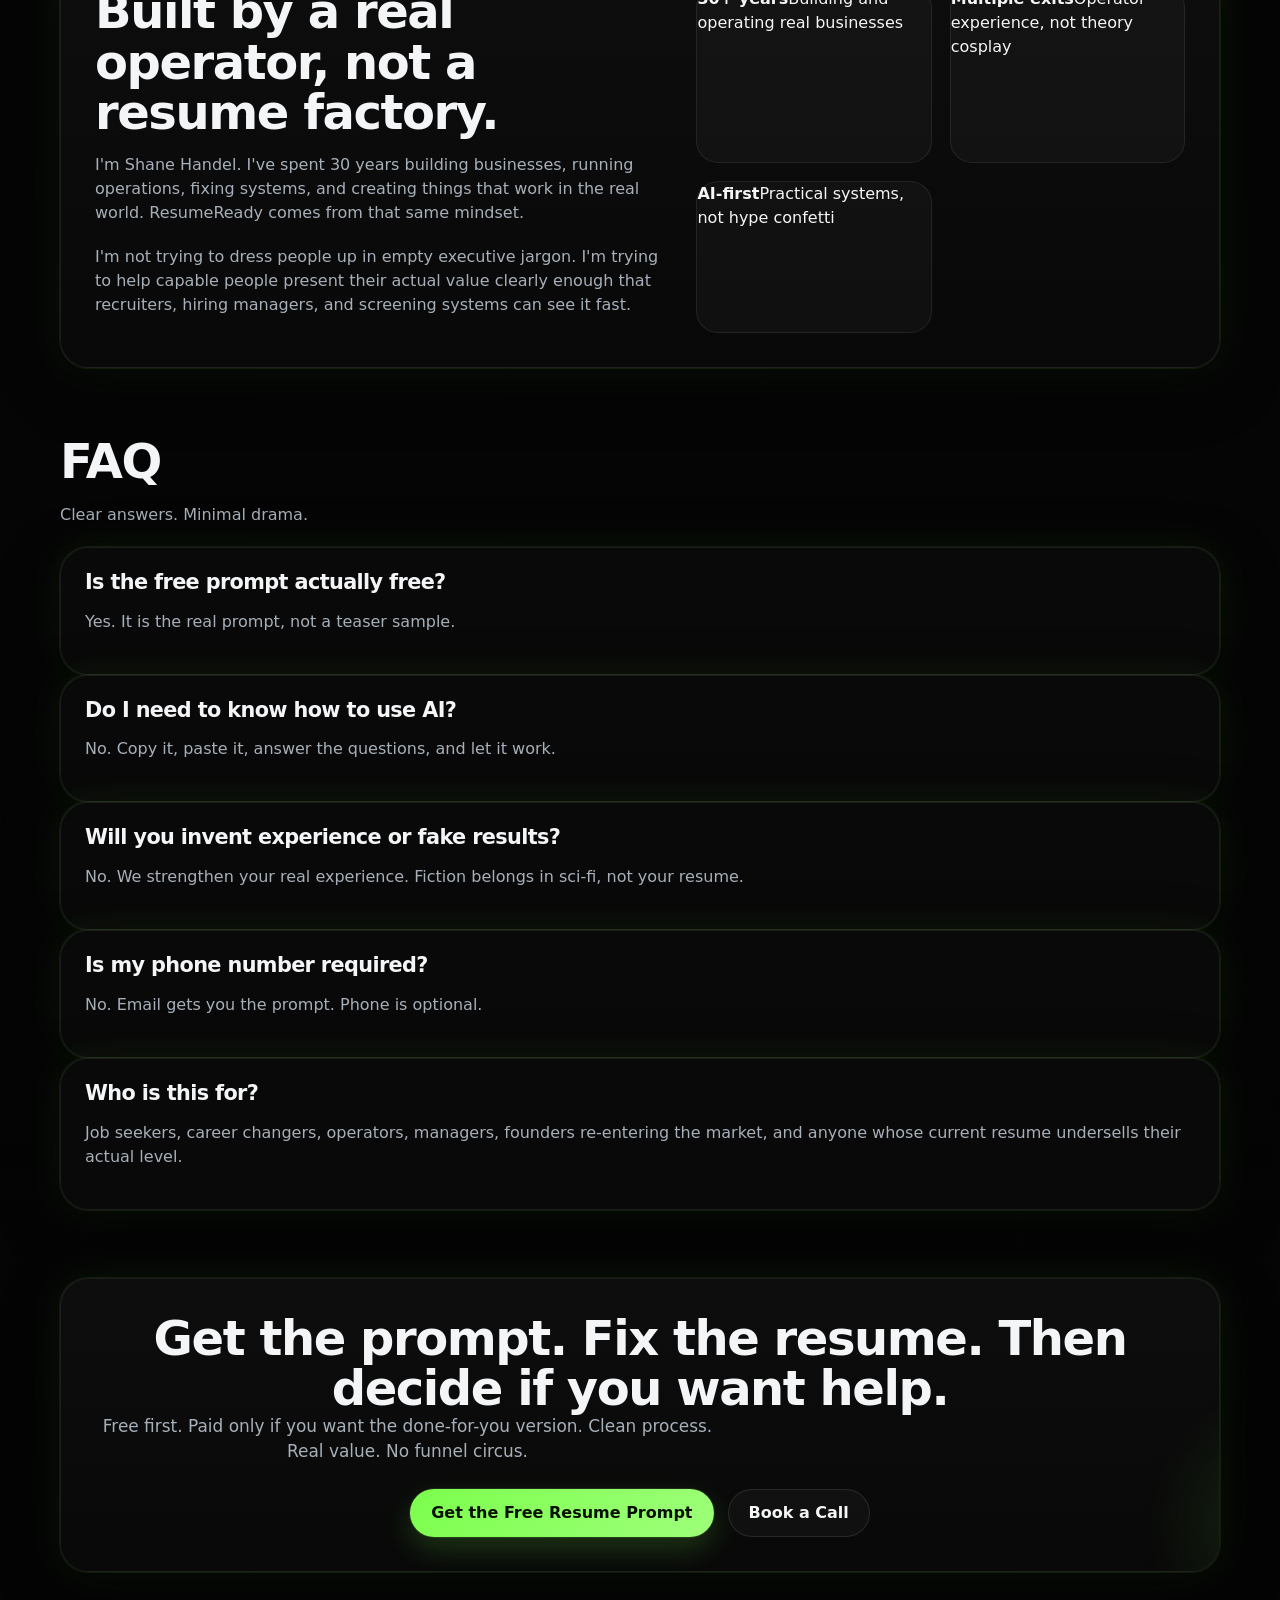
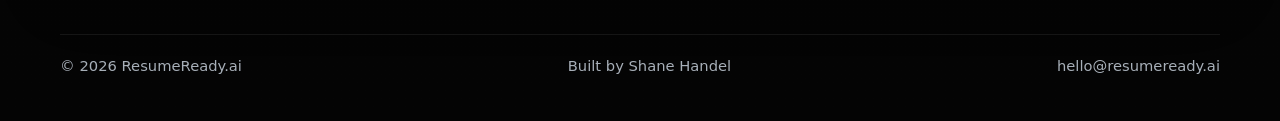
==== commit 546530bb: "Replace all files with final resumeready-chatgpt-final zip contents" ====
--- a/index.html
+++ b/index.html
@@ -3,118 +3,170 @@
 <head>
   <meta charset="UTF-8" />
   <meta name="viewport" content="width=device-width, initial-scale=1.0" />
-  <meta name="description" content="Professional resume writing, LinkedIn optimization, and career positioning — done for you by experts who know what hiring managers look for." />
-  <title>ResumeReady.ai — Land the Job You Actually Want</title>
+  <title>ResumeReady.ai | Resume and LinkedIn Optimization That Gets Interviews</title>
+  <meta name="description" content="Get the exact AI prompt to write a better resume for free. Then upgrade to done-for-you resume and LinkedIn optimization starting at $149." />
+  <meta property="og:title" content="ResumeReady.ai" />
+  <meta property="og:description" content="Free AI resume master prompt plus done-for-you resume and LinkedIn optimization." />
+  <meta property="og:type" content="website" />
+  <meta name="theme-color" content="#050505" />
   <link rel="stylesheet" href="/assets/css/site.css" />
 </head>
 <body>
-<div class="header-wrap">
-<header>
-  <a class="logo" href="/">Resume<span>Ready</span>.ai</a>
-  <nav>
-    <a href="/">Home</a>
-    <a href="/book.html">Book a Call</a>
-  </nav>
-</header>
-</div>
-
-<section class="hero">
-  <div class="badge">AI-Powered Career Documents</div>
-  <h1>Land the Job<br>You <span class="accent">Actually</span> Want</h1>
-  <p>Expert resume writing, LinkedIn optimization, and career positioning — done for you by people who know what hiring managers look for.</p>
-  <div class="hero-actions">
-    <a href="#pricing" class="btn btn-primary">See Pricing</a>
-    <a href="/book.html" class="btn btn-secondary">Book a Free Call</a>
-  </div>
-</section>
-
-<hr class="divider" />
-
-<section class="section">
-  <div class="section-header">
-    <h2>How It Works</h2>
-    <p>Three simple steps to a career-ready presence.</p>
-  </div>
-  <div class="steps">
-    <div class="step">
-      <h3>Tell Us Your Goals</h3>
-      <p>Share your target role, experience, and what makes you stand out. We handle the rest.</p>
+  <header class="site-header">
+    <div class="container nav">
+      <a href="/index.html" class="brand" aria-label="ResumeReady.ai home">
+        <span class="brand-badge" aria-hidden="true"></span>
+        <span>ResumeReady.ai</span>
+      </a>
+      <nav class="nav-links" aria-label="Primary navigation">
+        <a href="#free">Free Prompt</a>
+        <a href="#pricing">Pricing</a>
+        <a href="#about">Why ResumeReady</a>
+        <a href="#faq">FAQ</a>
+      </nav>
+      <div class="nav-cta">
+        <a class="btn btn-secondary" href="#pricing">View Pricing</a>
+        <a class="btn btn-primary" href="#free">Get Free Prompt</a>
+      </div>
     </div>
-    <div class="step">
-      <h3>We Write &amp; Optimize</h3>
-      <p>Our team combines expert writing with AI research to craft documents that get past ATS and impress humans.</p>
+  </header>
+  <main id="top">
+    <section class="hero">
+      <div class="container hero-wrap">
+        <div class="hero-copy lg">
+          <div class="eyebrow">Resume + LinkedIn Optimization for Real Job Seekers</div>
+          <h1>Stop sending a weak resume into a strong job market.</h1>
+          <p class="lead">Get the exact AI prompt that helps you turn your experience into a clean, professional, interview-ready resume in minutes. Free first. Then, if you want it done right the first time, choose a done-for-you rewrite.</p>
+          <div class="hero-actions">
+            <a class="btn btn-primary" href="#free">Get the Free Resume Prompt</a>
+            <a class="btn btn-secondary" href="/book.html">Book a Call</a>
+          </div>
+          <p class="subtext">Built by Shane Handel — entrepreneur, operator, multiple business exits, practical AI builder. Same clean aesthetic and no-fluff approach behind <a class="inline-link" href="https://aivoiceagency.ai" target="_blank" rel="noopener">AI Voice Agency</a>.</p>
+        </div>
+        <aside class="hero-panel lg" aria-label="What you get">
+          <span class="micro-label">Free lead magnet</span>
+          <h3>The real prompt. Not a teaser.</h3>
+          <p>Use it in ChatGPT, Claude, or Gemini to rewrite your resume, sharpen your positioning, and generate stronger LinkedIn copy from your real experience.</p>
+          <ul class="checklist">
+            <li><span class="check" aria-hidden="true"></span><span>Professional summary options that do not sound canned</span></li>
+            <li><span class="check" aria-hidden="true"></span><span>Achievement-based bullet rewriting that actually shows value</span></li>
+            <li><span class="check" aria-hidden="true"></span><span>ATS-friendly structure without gimmicks, tables, or fluff theater</span></li>
+            <li><span class="check" aria-hidden="true"></span><span>Bonus LinkedIn headline and About section output</span></li>
+          </ul>
+        </aside>
+      </div>
+    </section>
+    <section class="section" id="free">
+      <div class="container">
+        <div class="capture lg">
+          <div class="capture-grid">
+            <div>
+              <div class="section-head">
+                <h2>Get the exact prompt. Free.</h2>
+                <p>Most people do not have an experience problem. They have a translation problem. Their resume is too generic, too vague, too flat, or too dated. This prompt helps AI turn real work history into a resume that sounds clearer, stronger, and more credible.</p>
+              </div>
+              <p>This is not a watered-down sample. It is the real prompt. Use it with your current resume, your target role, and a few proof points. If that solves the problem, perfect. If you want sharper positioning and a final polish, the paid tiers are below.</p>
+              <div class="bullet-grid" aria-label="What the free prompt includes">
+                <div class="bullet-item">Better professional summary options</div>
+                <div class="bullet-item">Stronger, outcome-focused bullet points</div>
+                <div class="bullet-item">Keyword alignment for target roles</div>
+                <div class="bullet-item">LinkedIn headline + About section bonus</div>
+              </div>
+            </div>
+            <div class="form-shell">
+              <h3>Send me the free ResumeReady master prompt</h3>
+              <p>Email required. Phone optional. Real value only.</p>
+              <form action="YOUR_GHL_FORM_ENDPOINT" method="POST">
+                <label>Email address<input type="email" name="email" placeholder="you@example.com" required /></label>
+                <label>Mobile number (optional)<input type="tel" name="phone" placeholder="(555) 555-5555" /></label>
+                <button type="submit" class="btn btn-primary">Send My Free Prompt</button>
+                <p class="form-note">By submitting, you agree to receive email updates from ResumeReady.ai. If you provide a phone number, it is optional and will only be used to send occasional helpful updates. Reply STOP to opt out.</p>
+                <p class="compliance">Already know you want help? <a class="inline-link" href="#pricing">View pricing below</a>.</p>
+              </form>
+            </div>
+          </div>
+        </div>
+      </div>
+    </section>
+    <section class="section">
+      <div class="container">
+        <div class="section-head">
+          <h2>Your resume can lose before a human ever sees it.</h2>
+          <p>Smart people get filtered out for boring reasons: vague bullets, buried wins, weak keyword alignment, and a LinkedIn profile that does not match the story on the resume. ResumeReady fixes the signal.</p>
+        </div>
+        <div class="features">
+          <article class="feature-card"><span class="pill">1</span><h3>Signal over fluff</h3><p>Stronger summaries, tighter bullets, cleaner structure, and positioning that sounds like a capable human instead of a template in a necktie.</p></article>
+          <article class="feature-card"><span class="pill">2</span><h3>Tailored for the role</h3><p>The free prompt helps you align your experience to actual target jobs without copying the job description like a raccoon with a keyboard.</p></article>
+          <article class="feature-card"><span class="pill">3</span><h3>Simple path</h3><p>Start with the free tool. Use it yourself. Then upgrade only if you want the done-for-you version polished by a real operator.</p></article>
+        </div>
+      </div>
+    </section>
+    <section class="section" id="pricing">
+      <div class="container">
+        <div class="section-head">
+          <h2>Start free. Upgrade only if you want it done for you.</h2>
+          <p>Three clean options. No fake complexity. No bloated upsell ladder. Just the level of help you actually need.</p>
+        </div>
+        <div class="pricing-grid">
+          <article class="pricing-card lg"><span class="tag">Best for fast resume help</span><h3>Resume Reset</h3><div class="price">$149</div><p class="price-sub">One professionally rewritten resume for one target direction.</p><ul class="checklist"><li><span class="check" aria-hidden="true"></span><span>Professionally rewritten resume</span></li><li><span class="check" aria-hidden="true"></span><span>Sharper positioning for your target role</span></li><li><span class="check" aria-hidden="true"></span><span>Stronger professional summary</span></li><li><span class="check" aria-hidden="true"></span><span>Achievement-based bullet rewrite</span></li><li><span class="check" aria-hidden="true"></span><span>ATS-friendly structure</span></li><li><span class="check" aria-hidden="true"></span><span>1 revision round</span></li></ul><a class="btn btn-secondary" href="/buy/resume-reset.html">Buy Resume Reset</a></article>
+          <article class="pricing-card lg"><span class="tag popular">Most popular</span><h3>Resume + LinkedIn Sync</h3><div class="price">$249</div><p class="price-sub">Your resume and LinkedIn saying the same strong thing.</p><ul class="checklist"><li><span class="check" aria-hidden="true"></span><span>Everything in Resume Reset</span></li><li><span class="check" aria-hidden="true"></span><span>LinkedIn headline rewrite</span></li><li><span class="check" aria-hidden="true"></span><span>LinkedIn About section rewrite</span></li><li><span class="check" aria-hidden="true"></span><span>Experience section cleanup</span></li><li><span class="check" aria-hidden="true"></span><span>Resume and LinkedIn alignment</span></li><li><span class="check" aria-hidden="true"></span><span>1 revision round</span></li></ul><a class="btn btn-primary" href="/buy/resume-linkedin.html">Buy Resume + LinkedIn</a></article>
+          <article class="pricing-card lg"><span class="tag">Best for active job seekers</span><h3>Full Positioning Stack</h3><div class="price">$349</div><p class="price-sub">Sharper positioning plus reusable AI tools for future applications.</p><ul class="checklist"><li><span class="check" aria-hidden="true"></span><span>Everything in Resume + LinkedIn Sync</span></li><li><span class="check" aria-hidden="true"></span><span>2 job-targeted resume variants</span></li><li><span class="check" aria-hidden="true"></span><span>Custom AI prompt pack</span></li><li><span class="check" aria-hidden="true"></span><span>Reusable positioning language</span></li><li><span class="check" aria-hidden="true"></span><span>Priority support</span></li><li><span class="check" aria-hidden="true"></span><span>1 revision round</span></li></ul><a class="btn btn-secondary" href="/buy/full-positioning-stack.html">Buy Full Positioning Stack</a></article>
+        </div>
+        <p class="subtext">Not sure which tier fits? <a class="inline-link" href="/book.html">Book a call</a> and keep it simple.</p>
+      </div>
+    </section>
+    <section class="section" id="about">
+      <div class="container">
+        <div class="founder-card lg">
+          <div class="founder-grid">
+            <div>
+              <div class="section-head">
+                <h2>Built by a real operator, not a resume factory.</h2>
+                <p>I'm Shane Handel. I've spent 30 years building businesses, running operations, fixing systems, and creating things that work in the real world. ResumeReady comes from that same mindset.</p>
+              </div>
+              <p>I'm not trying to dress people up in empty executive jargon. I'm trying to help capable people present their actual value clearly enough that recruiters, hiring managers, and screening systems can see it fast.</p>
+            </div>
+            <div class="founder-stats" aria-label="Founder stats">
+              <div class="stat-box"><strong>30+ years</strong><span>Building and operating real businesses</span></div>
+              <div class="stat-box"><strong>Multiple exits</strong><span>Operator experience, not theory cosplay</span></div>
+              <div class="stat-box"><strong>AI-first</strong><span>Practical systems, not hype confetti</span></div>
+            </div>
+          </div>
+        </div>
+      </div>
+    </section>
+    <section class="section" id="faq">
+      <div class="container">
+        <div class="section-head"><h2>FAQ</h2><p>Clear answers. Minimal drama.</p></div>
+        <div class="faq">
+          <article class="faq-item"><h3>Is the free prompt actually free?</h3><p>Yes. It is the real prompt, not a teaser sample.</p></article>
+          <article class="faq-item"><h3>Do I need to know how to use AI?</h3><p>No. Copy it, paste it, answer the questions, and let it work.</p></article>
+          <article class="faq-item"><h3>Will you invent experience or fake results?</h3><p>No. We strengthen your real experience. Fiction belongs in sci-fi, not your resume.</p></article>
+          <article class="faq-item"><h3>Is my phone number required?</h3><p>No. Email gets you the prompt. Phone is optional.</p></article>
+          <article class="faq-item"><h3>Who is this for?</h3><p>Job seekers, career changers, operators, managers, founders re-entering the market, and anyone whose current resume undersells their actual level.</p></article>
+        </div>
+      </div>
+    </section>
+    <section class="section">
+      <div class="container">
+        <div class="final-card lg">
+          <h2>Get the prompt. Fix the resume. Then decide if you want help.</h2>
+          <p class="lead">Free first. Paid only if you want the done-for-you version. Clean process. Real value. No funnel circus.</p>
+          <div class="hero-actions" style="justify-content:center; margin-bottom: 0;">
+            <a class="btn btn-primary" href="#free">Get the Free Resume Prompt</a>
+            <a class="btn btn-secondary" href="/book.html">Book a Call</a>
+          </div>
+        </div>
+      </div>
+    </section>
+  </main>
+  <footer class="site-footer">
+    <div class="container footer-row">
+      <div>© <span id="year"></span> ResumeReady.ai</div>
+      <div>Built by Shane Handel</div>
+      <div><a href="mailto:hello@resumeready.ai">hello@resumeready.ai</a></div>
     </div>
-    <div class="step">
-      <h3>Land Interviews</h3>
-      <p>Receive polished, ready-to-use career documents within 5 business days. Start applying with confidence.</p>
-    </div>
-  </div>
-</section>
-
-<hr class="divider" />
-
-<section class="section" id="pricing">
-  <div class="section-header">
-    <h2>Simple, Transparent Pricing</h2>
-    <p>Pick the package that fits your goals. No subscriptions, no hidden fees.</p>
-  </div>
-  <div class="card-grid">
-    <div class="card">
-      <h3>Resume Reset</h3>
-      <p class="card-desc">A complete rewrite of your resume — tailored to your target role and ATS-optimized.</p>
-      <div class="price">$149</div>
-      <div class="price-note">One-time payment</div>
-      <ul>
-        <li>Full resume rewrite</li>
-        <li>ATS optimization</li>
-        <li>Targeted to your role</li>
-        <li>1 round of revisions</li>
-        <li>Delivered in 5 days</li>
-      </ul>
-      <a href="/buy/resume-reset.html" class="btn btn-primary">Get Started</a>
-    </div>
-    <div class="card featured">
-      <div class="card-label">Most Popular</div>
-      <h3>Resume + LinkedIn</h3>
-      <p class="card-desc">Everything in Resume Reset, plus a fully optimized LinkedIn profile that attracts recruiters.</p>
-      <div class="price">$249</div>
-      <div class="price-note">One-time payment</div>
-      <ul>
-        <li>Full resume rewrite</li>
-        <li>LinkedIn profile optimization</li>
-        <li>ATS optimization</li>
-        <li>Keyword strategy</li>
-        <li>2 rounds of revisions</li>
-      </ul>
-      <a href="/buy/resume-linkedin.html" class="btn btn-primary">Get Started</a>
-    </div>
-    <div class="card">
-      <h3>Full Positioning Stack</h3>
-      <p class="card-desc">The complete package: resume, LinkedIn, cover letter template, and a 1-on-1 strategy session.</p>
-      <div class="price">$349</div>
-      <div class="price-note">One-time payment</div>
-      <ul>
-        <li>Everything in Resume + LinkedIn</li>
-        <li>Custom cover letter template</li>
-        <li>30-min strategy session</li>
-        <li>Job search playbook</li>
-        <li>Unlimited revisions</li>
-      </ul>
-      <a href="/buy/full-positioning-stack.html" class="btn btn-primary">Get Started</a>
-    </div>
-  </div>
-</section>
-
-<hr class="divider" />
-
-<section class="cta">
-  <h2>Not Sure Where to Start?</h2>
-  <p>Book a free 20-minute strategy call and we'll tell you exactly what you need.</p>
-  <a href="/book.html" class="btn btn-secondary">Book a Free Call</a>
-</section>
-
-<footer>
-  <p>&copy; 2026 ResumeReady.ai &mdash; All rights reserved.</p>
-</footer>
+  </footer>
+  <script>document.getElementById('year').textContent = new Date().getFullYear();</script>
 </body>
 </html>
--- a/assets/css/site.css
+++ b/assets/css/site.css
@@ -1,433 +1,85 @@
-/* ResumeReady.ai — Dark Theme */
-@import url('https://fonts.googleapis.com/css2?family=Inter:wght@400;500;600;700;800;900&display=swap');
-
-*, *::before, *::after { box-sizing: border-box; margin: 0; padding: 0; }
-
 :root {
   --bg: #050505;
-  --bg-card: #0e0e0e;
-  --bg-card-hover: #141414;
-  --border: #1a1a1a;
-  --green: #7CFF4D;
-  --green-dim: rgba(124, 255, 77, 0.12);
-  --text: #f0f0f0;
-  --text-muted: #888;
-  --text-dim: #555;
-  --radius: 12px;
+  --bg-soft: #0c0c0c;
+  --panel: rgba(10, 10, 10, 0.9);
+  --panel-strong: rgba(14, 14, 14, 0.96);
+  --line: rgba(255, 255, 255, 0.08);
+  --line-strong: rgba(255, 255, 255, 0.14);
+  --text: #f3f5f7;
+  --muted: #a7afb8;
+  --accent: #7cff4d;
+  --accent-2: #3df2ff;
+  --radius-xl: 28px;
+  --radius-lg: 22px;
+  --radius-md: 14px;
+  --shadow: 0 0 0 1px rgba(124, 255, 77, 0.08), 0 18px 60px rgba(0, 0, 0, 0.45), 0 0 40px rgba(124, 255, 77, 0.08);
+  --max: 1160px;
 }
-
+* { box-sizing: border-box; }
 html { scroll-behavior: smooth; }
-
-body {
-  font-family: 'Inter', -apple-system, BlinkMacSystemFont, sans-serif;
-  background: var(--bg);
-  color: var(--text);
-  line-height: 1.7;
-  -webkit-font-smoothing: antialiased;
-}
-
-a { color: var(--green); text-decoration: none; transition: opacity 0.2s; }
-a:hover { opacity: 0.8; }
-
-/* ── Header ── */
-header {
-  position: sticky;
-  top: 0;
-  z-index: 100;
-  background: rgba(5, 5, 5, 0.85);
-  backdrop-filter: blur(12px);
-  -webkit-backdrop-filter: blur(12px);
-  border-bottom: 1px solid var(--border);
-  padding: 1rem 2rem;
-  display: flex;
-  align-items: center;
-  justify-content: space-between;
-  max-width: 1200px;
-  margin: 0 auto;
-}
-header .logo {
-  font-size: 1.25rem;
-  font-weight: 800;
-  color: var(--text);
-  letter-spacing: -0.02em;
-}
-header .logo span { color: var(--green); }
-header nav { display: flex; gap: 1.5rem; }
-header nav a {
-  color: var(--text-muted);
-  font-size: 0.9rem;
-  font-weight: 500;
-  transition: color 0.2s;
-}
-header nav a:hover { color: var(--text); opacity: 1; }
-
-.header-wrap {
-  border-bottom: 1px solid var(--border);
-}
-
-/* ── Buttons ── */
-.btn {
-  display: inline-block;
-  padding: 0.85rem 2.2rem;
-  border-radius: 8px;
-  font-size: 1rem;
-  font-weight: 600;
-  cursor: pointer;
-  transition: all 0.2s;
-  border: none;
-  font-family: inherit;
-}
-.btn:hover { opacity: 1; text-decoration: none; }
-.btn-primary {
-  background: var(--green);
-  color: #050505;
-}
-.btn-primary:hover {
-  box-shadow: 0 0 24px rgba(124, 255, 77, 0.3);
-  transform: translateY(-1px);
-}
-.btn-secondary {
-  background: transparent;
-  color: var(--text);
-  border: 1px solid var(--border);
-}
-.btn-secondary:hover {
-  border-color: var(--green);
-  color: var(--green);
-}
-
-/* ── Hero ── */
-.hero {
-  text-align: center;
-  padding: 7rem 2rem 5rem;
-  max-width: 800px;
-  margin: 0 auto;
-}
-.hero .badge {
-  display: inline-block;
-  background: var(--green-dim);
-  color: var(--green);
-  font-size: 0.8rem;
-  font-weight: 600;
-  padding: 0.4rem 1rem;
-  border-radius: 100px;
-  margin-bottom: 1.5rem;
-  letter-spacing: 0.03em;
-}
-.hero h1 {
-  font-size: clamp(2.4rem, 5vw, 3.6rem);
-  font-weight: 900;
-  line-height: 1.1;
-  margin-bottom: 1.2rem;
-  letter-spacing: -0.03em;
-}
-.hero h1 .accent { color: var(--green); }
-.hero p {
-  font-size: 1.15rem;
-  color: var(--text-muted);
-  max-width: 560px;
-  margin: 0 auto 2.5rem;
-  line-height: 1.7;
-}
-.hero-actions { display: flex; gap: 1rem; justify-content: center; flex-wrap: wrap; }
-
-/* ── Sections ── */
-.section {
-  max-width: 1100px;
-  margin: 0 auto;
-  padding: 5rem 2rem;
-}
-.section-header {
-  text-align: center;
-  margin-bottom: 3rem;
-}
-.section-header h2 {
-  font-size: 2rem;
-  font-weight: 800;
-  letter-spacing: -0.02em;
-  margin-bottom: 0.6rem;
-}
-.section-header p {
-  color: var(--text-muted);
-  font-size: 1.05rem;
-  max-width: 500px;
-  margin: 0 auto;
-}
-
-/* ── Pricing Cards ── */
-.card-grid {
-  display: grid;
-  grid-template-columns: repeat(auto-fit, minmax(300px, 1fr));
-  gap: 1.5rem;
-}
-.card {
-  background: var(--bg-card);
-  border: 1px solid var(--border);
-  border-radius: var(--radius);
-  padding: 2.5rem 2rem;
-  transition: all 0.3s;
-  position: relative;
-}
-.card:hover {
-  border-color: #2a2a2a;
-  background: var(--bg-card-hover);
-}
-.card.featured {
-  border-color: var(--green);
-  box-shadow: 0 0 40px rgba(124, 255, 77, 0.06);
-}
-.card .card-label {
-  display: inline-block;
-  background: var(--green);
-  color: #050505;
-  font-size: 0.7rem;
-  font-weight: 700;
-  padding: 0.25rem 0.75rem;
-  border-radius: 100px;
-  margin-bottom: 1rem;
-  text-transform: uppercase;
-  letter-spacing: 0.05em;
-}
-.card h3 {
-  font-size: 1.25rem;
-  font-weight: 700;
-  margin-bottom: 0.5rem;
-}
-.card .card-desc {
-  color: var(--text-muted);
-  font-size: 0.9rem;
-  margin-bottom: 1.5rem;
-  line-height: 1.6;
-}
-.card .price {
-  font-size: 2.5rem;
-  font-weight: 900;
-  margin-bottom: 0.2rem;
-  letter-spacing: -0.03em;
-}
-.card .price-note {
-  font-size: 0.8rem;
-  color: var(--text-dim);
-  margin-bottom: 1.5rem;
-}
-.card ul {
-  list-style: none;
-  margin-bottom: 2rem;
-}
-.card ul li {
-  padding: 0.45rem 0;
-  color: var(--text-muted);
-  font-size: 0.9rem;
-  display: flex;
-  align-items: baseline;
-  gap: 0.6rem;
-}
-.card ul li::before {
-  content: "\2713";
-  color: var(--green);
-  font-weight: 700;
-  flex-shrink: 0;
-}
-.card .btn { width: 100%; text-align: center; }
-
-/* ── Process / Steps ── */
-.steps {
-  display: grid;
-  grid-template-columns: repeat(auto-fit, minmax(220px, 1fr));
-  gap: 2rem;
-  counter-reset: step;
-}
-.step {
-  position: relative;
-  padding: 2rem 1.5rem;
-}
-.step::before {
-  counter-increment: step;
-  content: counter(step);
-  display: block;
-  font-size: 2.5rem;
-  font-weight: 900;
-  color: var(--green);
-  opacity: 0.3;
-  margin-bottom: 0.8rem;
-  letter-spacing: -0.03em;
-}
-.step h3 {
-  font-size: 1.05rem;
-  font-weight: 700;
-  margin-bottom: 0.5rem;
-}
-.step p {
-  font-size: 0.9rem;
-  color: var(--text-muted);
-  line-height: 1.6;
-}
-
-/* ── CTA Section ── */
-.cta {
-  text-align: center;
-  padding: 5rem 2rem;
-  max-width: 600px;
-  margin: 0 auto;
-}
-.cta h2 {
-  font-size: 2rem;
-  font-weight: 800;
-  margin-bottom: 0.8rem;
-  letter-spacing: -0.02em;
-}
-.cta p {
-  color: var(--text-muted);
-  margin-bottom: 2rem;
-  font-size: 1.05rem;
-}
-
-/* ── Product Page ── */
-.product-hero {
-  text-align: center;
-  padding: 5rem 2rem 3rem;
-  max-width: 700px;
-  margin: 0 auto;
-}
-.product-hero h1 {
-  font-size: 2.4rem;
-  font-weight: 900;
-  margin-bottom: 0.6rem;
-  letter-spacing: -0.03em;
-}
-.product-hero .price {
-  font-size: 3rem;
-  font-weight: 900;
-  color: var(--green);
-  margin: 1rem 0 0.3rem;
-  letter-spacing: -0.03em;
-}
-.product-hero .price-note {
-  font-size: 0.85rem;
-  color: var(--text-dim);
-  margin-bottom: 1.5rem;
-}
-.product-hero p {
-  color: var(--text-muted);
-  max-width: 480px;
-  margin: 0 auto 2rem;
-  line-height: 1.7;
-}
-
-.features {
-  max-width: 600px;
-  margin: 0 auto;
-  padding: 2rem 2rem 3rem;
-}
-.features h2 {
-  font-size: 1.3rem;
-  font-weight: 700;
-  margin-bottom: 1.2rem;
-}
-.features ul { list-style: none; }
-.features ul li {
-  padding: 0.55rem 0;
-  color: var(--text-muted);
-  font-size: 0.95rem;
-  display: flex;
-  align-items: baseline;
-  gap: 0.6rem;
-}
-.features ul li::before {
-  content: "\2713";
-  color: var(--green);
-  font-weight: 700;
-}
-
-/* ── Forms ── */
-.form-wrap {
-  background: var(--bg-card);
-  border: 1px solid var(--border);
-  border-radius: var(--radius);
-  padding: 2.5rem;
-  max-width: 520px;
-  margin: 0 auto 4rem;
-}
-.form-wrap h2 {
-  font-size: 1.3rem;
-  font-weight: 700;
-  margin-bottom: 1.5rem;
-}
-.form-wrap label {
-  display: block;
-  font-size: 0.85rem;
-  font-weight: 600;
-  margin-bottom: 0.3rem;
-  color: var(--text-muted);
-}
-.form-wrap input,
-.form-wrap textarea,
-.form-wrap select {
-  width: 100%;
-  padding: 0.75rem 1rem;
-  border: 1px solid var(--border);
-  border-radius: 8px;
-  font-size: 0.95rem;
-  margin-bottom: 1.2rem;
-  background: var(--bg);
-  color: var(--text);
-  font-family: inherit;
-  transition: border-color 0.2s;
-}
-.form-wrap input:focus,
-.form-wrap textarea:focus,
-.form-wrap select:focus {
-  outline: none;
-  border-color: var(--green);
-}
-
-/* ── Confirmation ── */
-.confirmation {
-  text-align: center;
-  padding: 8rem 2rem;
-  max-width: 520px;
-  margin: 0 auto;
-}
-.confirmation h1 {
-  font-size: 2.2rem;
-  font-weight: 900;
-  color: var(--green);
-  margin-bottom: 1rem;
-  letter-spacing: -0.02em;
-}
-.confirmation p {
-  font-size: 1.05rem;
-  color: var(--text-muted);
-  margin-bottom: 2rem;
-  line-height: 1.7;
-}
-
-/* ── Footer ── */
-footer {
-  border-top: 1px solid var(--border);
-  text-align: center;
-  padding: 2.5rem 2rem;
-  font-size: 0.85rem;
-  color: var(--text-dim);
-  margin-top: 2rem;
-}
-footer a { color: var(--text-dim); }
-footer a:hover { color: var(--green); }
-
-/* ── Divider ── */
-.divider {
-  border: none;
-  border-top: 1px solid var(--border);
-  margin: 0;
-}
-
-/* ── Responsive ── */
-@media (max-width: 768px) {
-  header { padding: 1rem 1.2rem; }
-  header nav { gap: 1rem; }
-  .hero { padding: 4rem 1.5rem 3rem; }
-  .section { padding: 3rem 1.5rem; }
-  .card { padding: 2rem 1.5rem; }
-  .form-wrap { margin: 0 1rem 3rem; padding: 2rem 1.5rem; }
-  .product-hero { padding: 3rem 1.5rem 2rem; }
-}
+body { margin: 0; font-family: Inter, ui-sans-serif, system-ui, -apple-system, BlinkMacSystemFont, "Segoe UI", sans-serif; color: var(--text); background: radial-gradient(circle at top left, rgba(124, 255, 77, 0.09), transparent 28%), radial-gradient(circle at top right, rgba(61, 242, 255, 0.06), transparent 22%), linear-gradient(180deg, #070707 0%, #040404 100%); line-height: 1.5; -webkit-font-smoothing: antialiased; text-rendering: optimizeLegibility; }
+body::before { content: ""; position: fixed; inset: 0; pointer-events: none; opacity: 0.16; background-image: linear-gradient(rgba(255, 255, 255, 0.03) 1px, transparent 1px), linear-gradient(90deg, rgba(255, 255, 255, 0.03) 1px, transparent 1px); background-size: 42px 42px; mask-image: radial-gradient(circle at center, black, transparent 85%); }
+img { max-width: 100%; display: block; }
+a { color: inherit; text-decoration: none; }
+.container { width: min(var(--max), calc(100% - 40px)); margin: 0 auto; }
+.site-header { position: sticky; top: 0; z-index: 50; backdrop-filter: blur(14px); background: rgba(5, 5, 5, 0.72); border-bottom: 1px solid rgba(255, 255, 255, 0.05); }
+.nav { min-height: 74px; display: flex; align-items: center; justify-content: space-between; gap: 18px; }
+.brand { display: inline-flex; align-items: center; gap: 12px; font-weight: 700; letter-spacing: 0.01em; }
+.brand-badge { width: 12px; height: 12px; border-radius: 999px; background: linear-gradient(135deg, var(--accent), var(--accent-2)); box-shadow: 0 0 20px rgba(124, 255, 77, 0.45); }
+.nav-links, .nav-actions, .nav-cta { display: inline-flex; align-items: center; gap: 12px; flex-wrap: wrap; }
+.nav-links { gap: 22px; color: var(--muted); font-size: 0.96rem; }
+.nav-links a:hover { color: var(--text); }
+.btn { display: inline-flex; align-items: center; justify-content: center; min-height: 48px; padding: 0 20px; border-radius: 999px; border: 1px solid transparent; font-weight: 600; cursor: pointer; transition: transform 0.18s ease, border-color 0.18s ease, background 0.18s ease, box-shadow 0.18s ease; white-space: nowrap; }
+.btn:hover { transform: translateY(-1px); }
+.btn-primary { color: #081003; background: linear-gradient(135deg, var(--accent) 0%, #9eff7a 100%); box-shadow: 0 0 0 1px rgba(124, 255, 77, 0.12), 0 12px 30px rgba(124, 255, 77, 0.18); }
+.btn-primary:hover { box-shadow: 0 0 0 1px rgba(124, 255, 77, 0.18), 0 18px 38px rgba(124, 255, 77, 0.24); }
+.btn-secondary { color: var(--text); background: rgba(255, 255, 255, 0.03); border-color: rgba(255, 255, 255, 0.1); }
+.btn-secondary:hover { border-color: rgba(255, 255, 255, 0.18); background: rgba(255, 255, 255, 0.05); }
+.hero, .section { padding: 34px 0; }
+.hero-card, .hero-copy, .hero-panel, .capture, .prompt-card, .booking-shell, .card, .feature-card, .pricing-card, .faq-item, .founder-card, .final-card, .footer-card, .callout, .form-shell, .embed-card { position: relative; overflow: hidden; background: var(--panel); border: 1px solid var(--line); border-radius: var(--radius-xl); box-shadow: var(--shadow); }
+.hero-card, .prompt-card, .booking-shell, .pricing-card, .footer-card, .final-card, .founder-card, .capture { background: linear-gradient(180deg, rgba(14, 14, 14, 0.95), rgba(9, 9, 9, 0.94)); }
+.hero-card::after, .prompt-card::after, .booking-shell::after, .pricing-card::after, .footer-card::after, .final-card::after, .capture::after, .hero-copy::after { content: ""; position: absolute; inset: auto -20% -40% auto; width: 320px; height: 320px; background: radial-gradient(circle, rgba(124, 255, 77, 0.12), transparent 65%); pointer-events: none; filter: blur(6px); }
+.hero-card, .capture-grid, .booking-shell, .hero-wrap, .founder-grid { display: grid; grid-template-columns: 1.08fr 0.92fr; gap: 28px; }
+.hero-card, .hero-copy, .capture, .prompt-card, .booking-shell, .founder-card, .final-card, .footer-card, .card, .feature-card, .pricing-card, .faq-item, .callout, .form-shell, .embed-card { padding: 24px; }
+.hero-card.lg, .hero-copy.lg, .capture.lg, .prompt-card.lg, .booking-shell.lg, .founder-card.lg, .final-card.lg, .footer-card.lg, .pricing-card.lg { padding: 34px; }
+.eyebrow, .micro-label, .mini-label, .pill, .tag { display: inline-flex; align-self: flex-start; padding: 8px 12px; border-radius: 999px; font-size: 0.78rem; font-weight: 600; border: 1px solid rgba(255, 255, 255, 0.08); background: rgba(255, 255, 255, 0.05); color: #dce3e8; margin-bottom: 16px; }
+.eyebrow { border-color: rgba(124, 255, 77, 0.18); background: rgba(124, 255, 77, 0.06); color: #cbffb8; font-size: 0.84rem; }
+.pill.popular, .tag.popular { background: rgba(124, 255, 77, 0.1); border-color: rgba(124, 255, 77, 0.2); color: #d9ffc9; }
+h1, h2, h3, h4 { margin: 0; line-height: 1.05; letter-spacing: -0.03em; }
+h1 { font-size: clamp(2.5rem, 5vw, 4.7rem); max-width: 10ch; margin-bottom: 16px; }
+h2 { font-size: clamp(2rem, 4vw, 3rem); }
+h3 { font-size: 1.3rem; }
+p, li, .section-head p, .lead, .subtext, .price-sub, .form-note, .compliance { color: var(--muted); }
+.lead { margin: 0 0 24px; font-size: 1.06rem; max-width: 58ch; }
+.subtext { font-size: 0.95rem; max-width: 60ch; }
+.section-head { max-width: 760px; margin-bottom: 20px; }
+.section-head h2 { margin-bottom: 10px; }
+.hero-actions, .toolbar-actions { display: flex; flex-wrap: wrap; gap: 14px; }
+.hero-actions { margin-bottom: 16px; }
+.mini-panel, .form-shell, .embed-card, .stat-box, .bullet-item, .mini-card { border-radius: var(--radius-lg); background: rgba(255, 255, 255, 0.03); border: 1px solid rgba(255, 255, 255, 0.08); }
+.checklist { list-style: none; padding: 0; margin: 0; display: grid; gap: 12px; }
+.checklist li { display: flex; gap: 12px; align-items: flex-start; color: #dde3e8; }
+.check { width: 18px; height: 18px; border-radius: 999px; flex: 0 0 18px; margin-top: 2px; background: linear-gradient(135deg, var(--accent), var(--accent-2)); box-shadow: 0 0 16px rgba(124, 255, 77, 0.28); }
+.grid-2, .grid-3, .features, .pricing-grid, .bullet-grid, .founder-stats { display: grid; gap: 18px; }
+.grid-2, .bullet-grid, .founder-stats { grid-template-columns: repeat(2, minmax(0, 1fr)); }
+.grid-3, .features, .pricing-grid { grid-template-columns: repeat(3, minmax(0, 1fr)); }
+.card, .feature-card, .pricing-card, .faq-item, .callout { min-height: 100%; }
+.card ul, .callout ul { margin: 0; padding-left: 18px; display: grid; gap: 10px; }
+.price { font-size: 3rem; letter-spacing: -0.04em; margin: 10px 0; }
+.inline-link { color: #d8ffc7; text-decoration: underline; text-underline-offset: 3px; }
+form { display: grid; gap: 14px; }
+label { display: grid; gap: 8px; font-size: 0.92rem; color: #dce2e7; }
+input, textarea { width: 100%; border-radius: 14px; border: 1px solid rgba(255, 255, 255, 0.12); background: rgba(255, 255, 255, 0.03); color: var(--text); outline: none; transition: border-color 0.18s ease, box-shadow 0.18s ease, background 0.18s ease; }
+input { min-height: 52px; padding: 0 16px; }
+textarea { padding: 20px; resize: vertical; }
+input:focus, textarea:focus { border-color: rgba(124, 255, 77, 0.45); box-shadow: 0 0 0 4px rgba(124, 255, 77, 0.08); background: rgba(255, 255, 255, 0.05); }
+.prompt-box, .code-block { border-radius: 20px; border: 1px solid rgba(255, 255, 255, 0.08); background: rgba(255, 255, 255, 0.03); }
+.prompt-box { min-height: 640px; font: 500 0.95rem/1.6 ui-monospace, SFMono-Regular, Menlo, Consolas, monospace; white-space: pre-wrap; }
+.calendar-placeholder { min-height: 640px; border-radius: 20px; border: 1px dashed rgba(124, 255, 77, 0.24); background: linear-gradient(180deg, rgba(255, 255, 255, 0.03), rgba(255, 255, 255, 0.02)), radial-gradient(circle at top right, rgba(124, 255, 77, 0.06), transparent 28%); display: grid; place-items: center; padding: 28px; text-align: center; }
+.footer-card, .final-card { text-align: center; }
+.site-footer { padding: 28px 0 44px; color: var(--muted); }
+.footer-row { display: flex; align-items: center; justify-content: space-between; gap: 14px; padding-top: 20px; border-top: 1px solid rgba(255, 255, 255, 0.07); font-size: 0.92rem; }
+.status { position: fixed; right: 18px; bottom: 18px; padding: 12px 14px; border-radius: 14px; background: rgba(14, 14, 14, 0.92); border: 1px solid rgba(124, 255, 77, 0.18); color: #d8ffc7; box-shadow: var(--shadow); opacity: 0; transform: translateY(8px); transition: opacity 0.2s ease, transform 0.2s ease; pointer-events: none; font-size: 0.92rem; }
+.status.show { opacity: 1; transform: translateY(0); }
+@media (max-width: 1080px) { .hero-card, .hero-wrap, .capture-grid, .booking-shell, .founder-grid, .grid-2, .grid-3, .features, .pricing-grid, .bullet-grid, .founder-stats { grid-template-columns: 1fr; } }
+@media (max-width: 780px) { .container { width: min(var(--max), calc(100% - 24px)); } .nav, .nav-links, .nav-actions, .nav-cta, .hero-actions, .toolbar-actions, .footer-row { flex-direction: column; align-items: stretch; } .nav-links { display: none; } .hero-card, .hero-copy, .capture, .prompt-card, .booking-shell, .founder-card, .final-card, .footer-card, .card, .feature-card, .pricing-card, .faq-item, .callout, .form-shell, .embed-card { padding: 24px; border-radius: 24px; } .calendar-placeholder { min-height: 520px; } .prompt-box { min-height: 720px; } }
